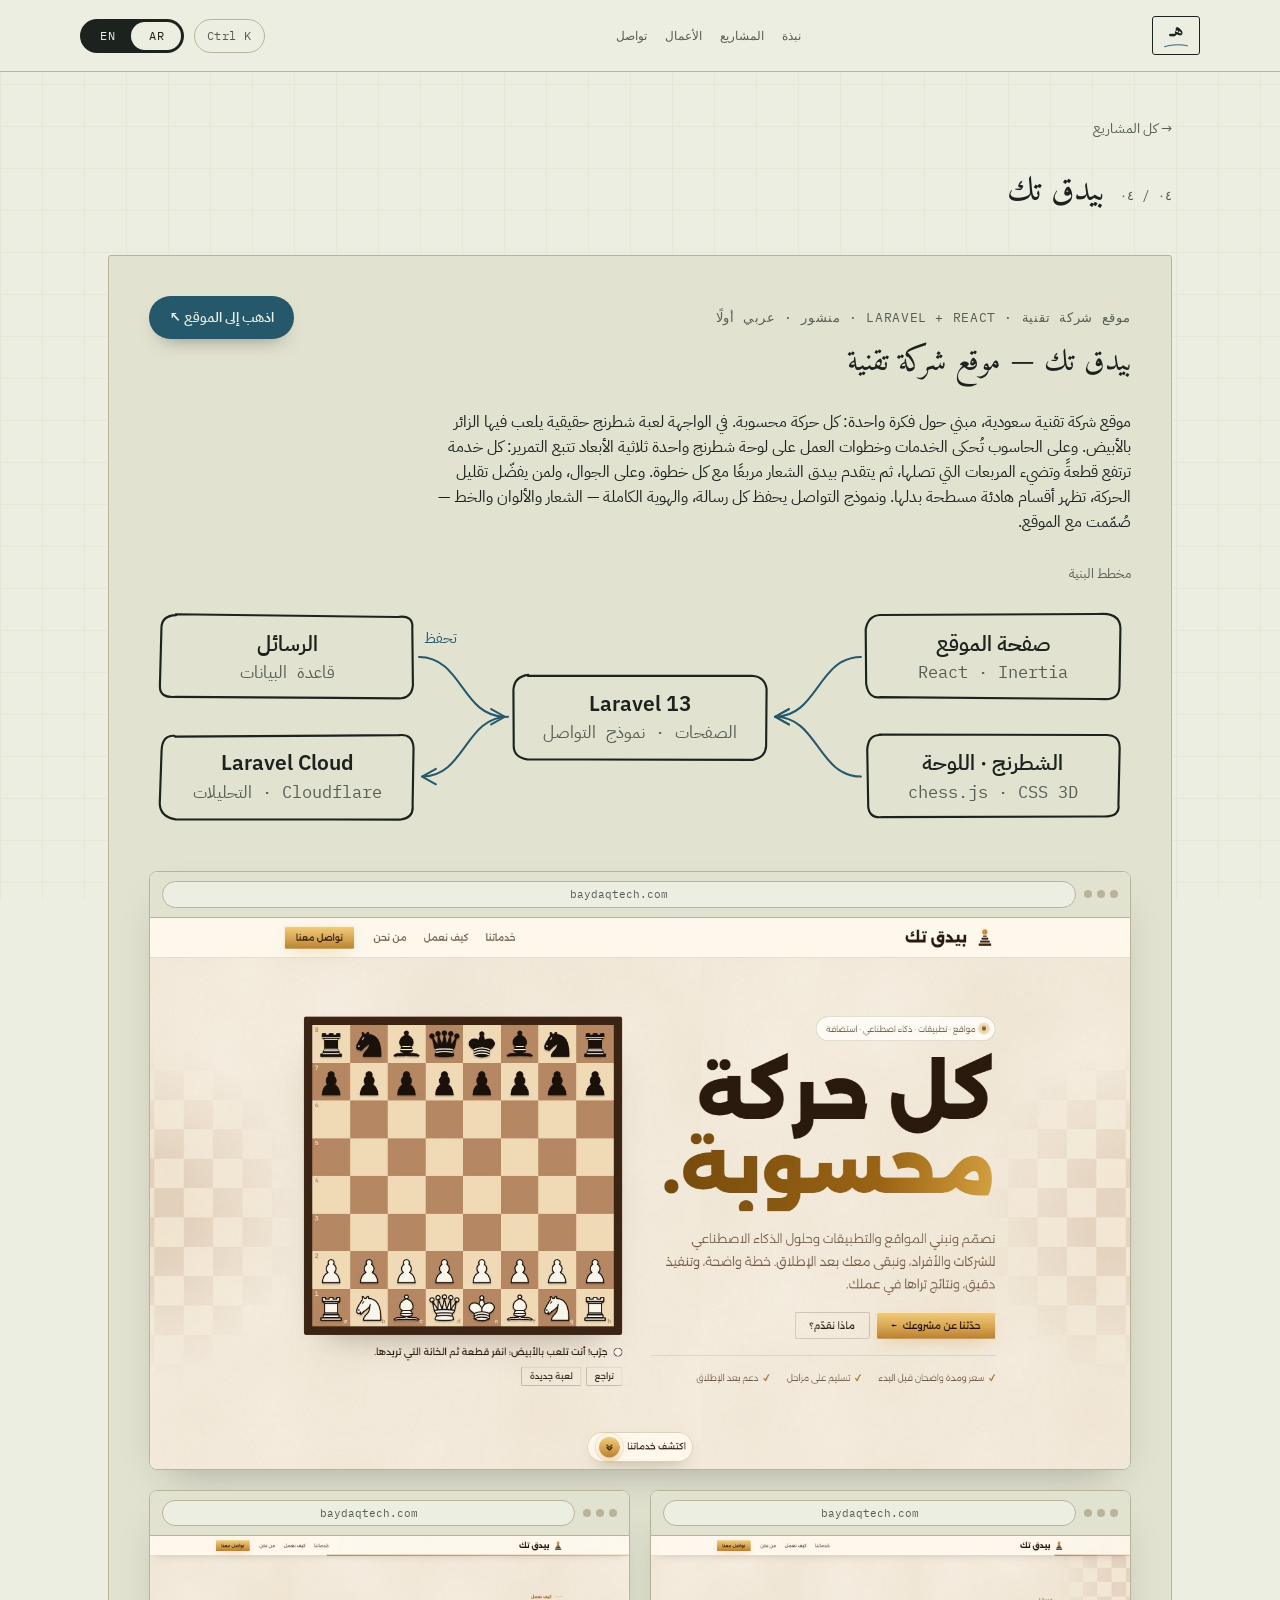
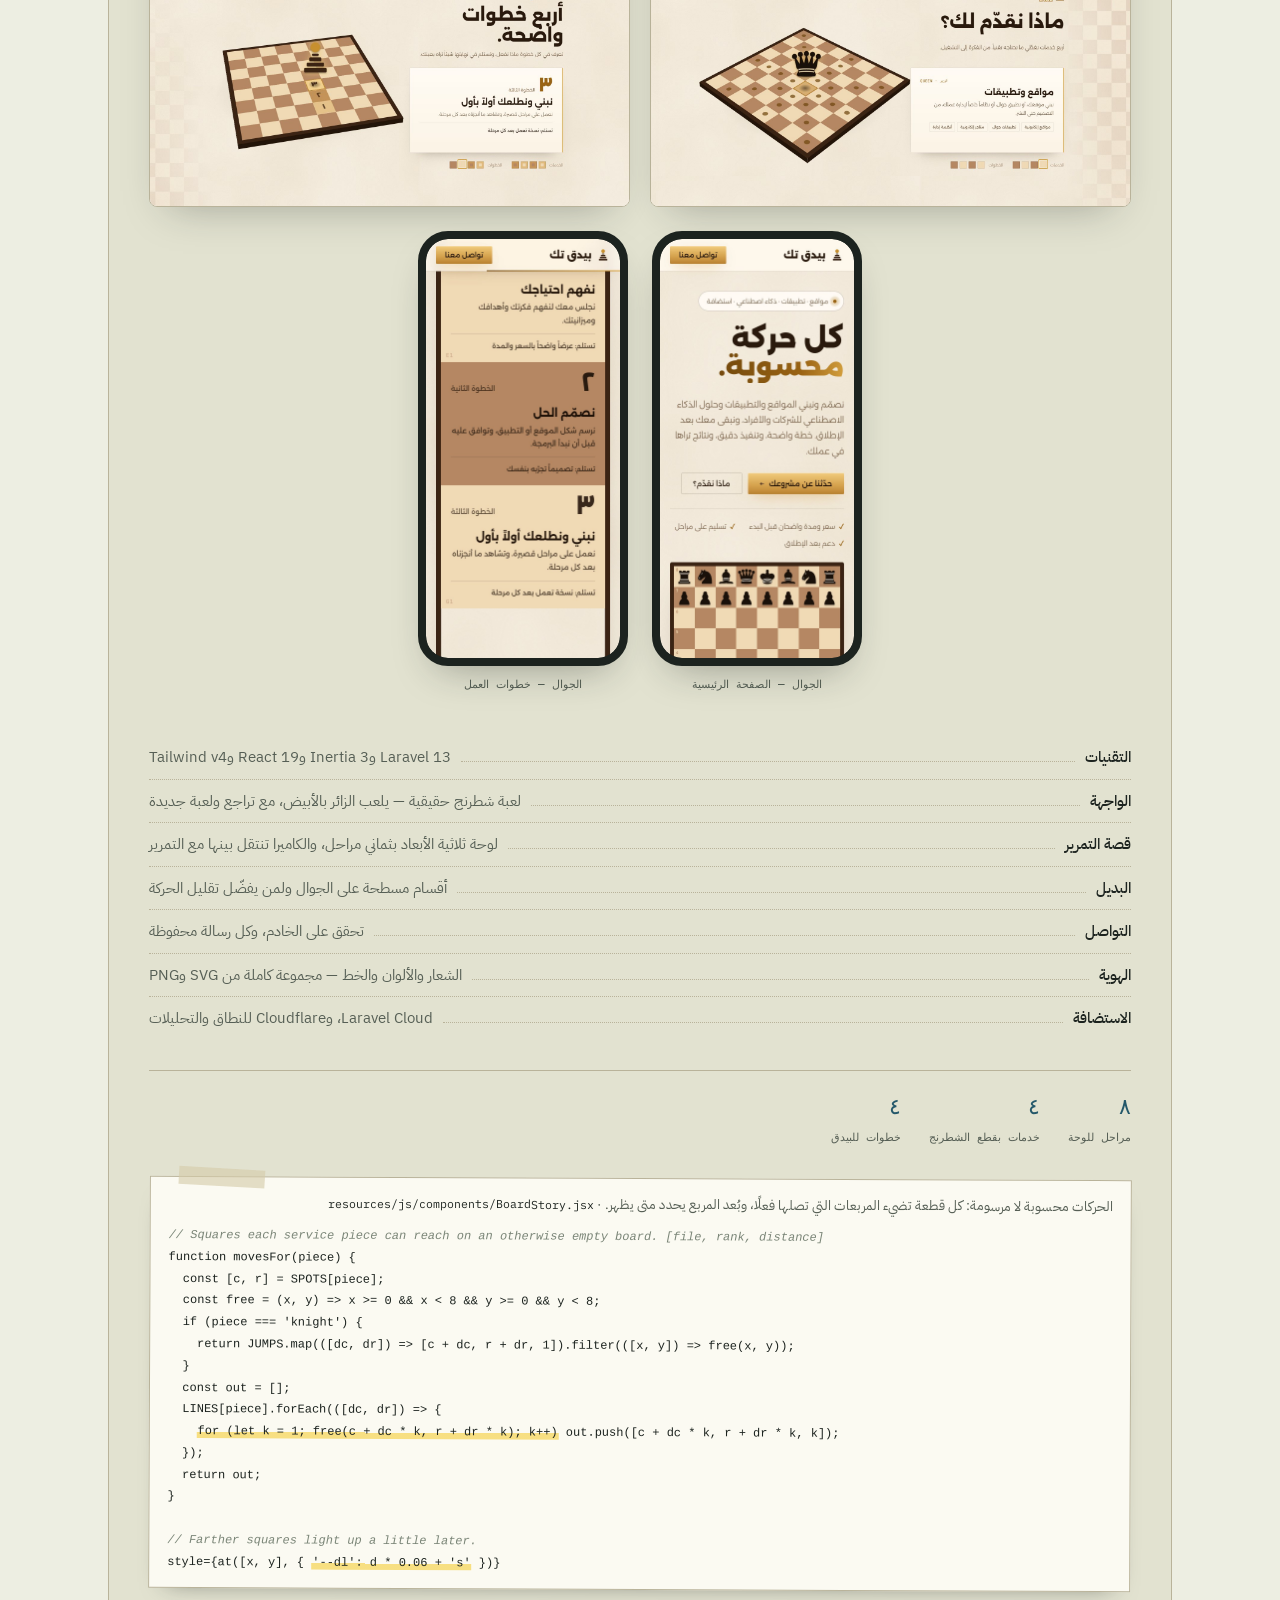
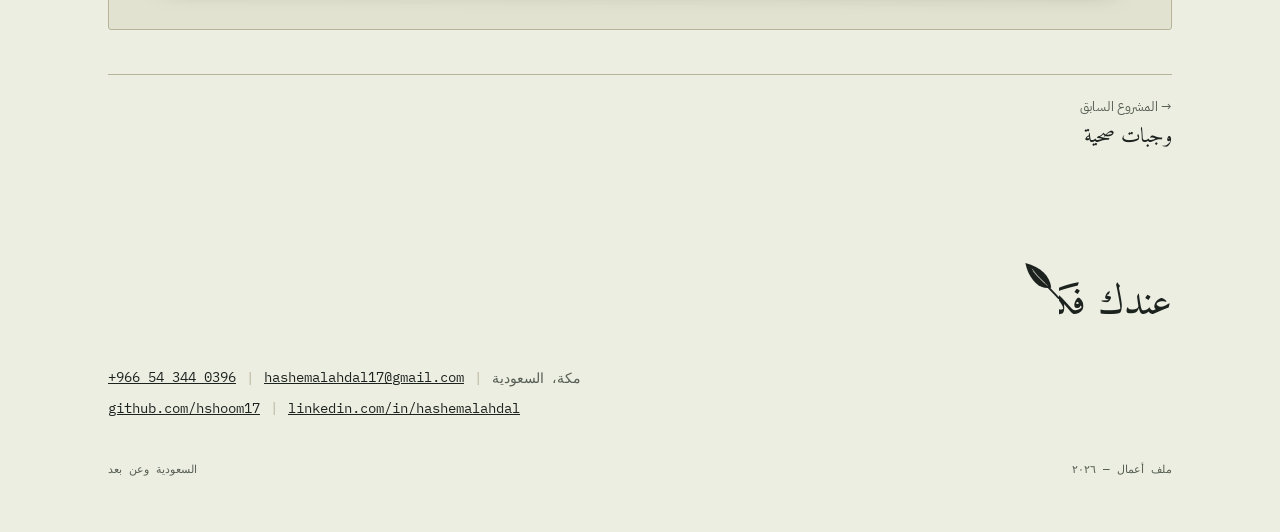
==== projects/baydaq.html @ 197dc12a "Add Baydaq Tech as a fourth project and keep unshipped work honest - New projects/baydaq.html, with " ====
<!doctype html>
<html lang="ar" dir="rtl" data-lang="ar" data-title-en="Baydaq Tech — Tech Company Website · Hashem Alahdal" data-title-ar="بيدق تك — موقع شركة تقنية · هاشم الاهدل" data-desc-en="A live tech company website built around chess: a playable game in the hero and a 3D board that tells the services as you scroll. Laravel + React." data-desc-ar="موقع شركة تقنية منشور مبني على فكرة الشطرنج: لعبة حقيقية في الواجهة، ولوحة ثلاثية الأبعاد تحكي الخدمات مع التمرير. Laravel وReact.">
<head>
<meta charset="UTF-8">
<meta name="viewport" content="width=device-width, initial-scale=1.0">
<title>بيدق تك — موقع شركة تقنية · هاشم الاهدل</title>
<meta name="description" content="موقع شركة تقنية منشور مبني على فكرة الشطرنج: لعبة حقيقية في الواجهة، ولوحة ثلاثية الأبعاد تحكي الخدمات مع التمرير. Laravel وReact.">
<meta property="og:title" content="بيدق تك — موقع شركة تقنية · هاشم الاهدل">
<meta property="og:description" content="موقع شركة تقنية منشور مبني على فكرة الشطرنج: لعبة حقيقية في الواجهة، ولوحة ثلاثية الأبعاد تحكي الخدمات مع التمرير. Laravel وReact.">
<meta property="og:type" content="website">
<meta property="og:locale" content="ar_SA">
<meta property="og:locale:alternate" content="en_US">
<link rel="canonical" href="https://hashemalahdal.com/projects/baydaq.html">
<meta property="og:url" content="https://hashemalahdal.com/projects/baydaq.html">
<meta property="og:image" content="https://hashemalahdal.com/images/bq-web-01-hero.jpg">
<meta property="og:image:secure_url" content="https://hashemalahdal.com/images/bq-web-01-hero.jpg">
<meta property="og:image:type" content="image/jpeg">
<meta property="og:site_name" content="Hashem Alahdal">
<meta name="twitter:image" content="https://hashemalahdal.com/images/bq-web-01-hero.jpg">
<meta name="twitter:card" content="summary_large_image">
<meta name="theme-color" content="#EDEEE2">
<link rel="icon" href="data:image/svg+xml,%3Csvg xmlns='http://www.w3.org/2000/svg' viewBox='0 0 64 64'%3E%3Crect width='64' height='64' rx='8' fill='%23EDEEE2'/%3E%3Crect x='5.5' y='5.5' width='53' height='53' rx='5' fill='none' stroke='%231C231F' stroke-width='3'/%3E%3Ctext x='32' y='40' text-anchor='middle' font-family='Amiri,Times,serif' font-size='34' font-weight='700' fill='%231C231F'%3E%D9%87%D9%80%3C/text%3E%3Cpath d='M18 48 C 28 44, 40 44, 47 46' fill='none' stroke='%2324586A' stroke-width='2.5' stroke-linecap='round'/%3E%3C/svg%3E">
<link rel="preconnect" href="https://fonts.googleapis.com">
<link rel="preconnect" href="https://fonts.gstatic.com" crossorigin>
<link href="https://fonts.googleapis.com/css2?family=Fraunces:ital,opsz,wght@0,9..144,400;0,9..144,500;0,9..144,600;1,9..144,500&family=Amiri:ital,wght@0,400;0,700;1,400&family=IBM+Plex+Sans:wght@400;500;600&family=IBM+Plex+Sans+Arabic:wght@400;500;600;700&family=IBM+Plex+Mono:wght@400;500&display=swap" rel="stylesheet">
<link rel="stylesheet" href="../assets/site.css?v=2">
</head>
<body>

<header class="nav">
  <div class="wrap nav-row">
    <a class="mark" href="../index.html" aria-label="Hashem Alahdal — هاشم الاهدل" lang="ar">هـ<svg class="swash" viewBox="0 0 40 6" aria-hidden="true"><path d="M1 5 C 13 1, 30 1, 39 3.5" fill="none" stroke="currentColor" stroke-width="1.6" stroke-linecap="round"/></svg></a>
    <nav class="nav-tags" aria-label="Sections">
      <span data-i18n="en" class="inline" lang="en"><a href="../index.html#about">About</a><a href="../index.html#projects">Projects</a><a href="../index.html#work">Work</a><a href="#contact">Contact</a></span>
      <span data-i18n="ar" class="inline" lang="ar"><a href="../index.html#about">نبذة</a><a href="../index.html#projects">المشاريع</a><a href="../index.html#work">الأعمال</a><a href="#contact">تواصل</a></span>
    </nav>
    <div class="nav-controls">
      <button class="lang-toggle" id="langToggle" aria-label="Switch language / تبديل اللغة">
        <span class="thumb"></span>
        <span class="opt en">EN</span>
        <span class="opt ar">AR</span>
      </button>
    </div>
  </div>
</header>
<div id="inkline" aria-hidden="true"></div>

<main class="wrap">
  <section class="project" id="baydaq">
    <div data-i18n="en" lang="en">
      <a class="back-link" href="../index.html#projects">← All projects</a>
      <div class="sec-head"><span class="sec-num">04 / 04</span><h2>Baydaq Tech</h2></div>
      <div class="feature-card reveal">
        <div class="feature-top">
          <div>
            <p class="feature-sub">Tech company website · Laravel + React · Live · Arabic-first</p>
            <h3>Baydaq Tech — Tech Company Website</h3>
          </div>
          <a class="demo-link" href="https://baydaqtech.com" target="_blank" rel="noopener">Visit the live site ↗</a>
        </div>
        <p class="feature-desc">The website of a Saudi tech company, built around one idea: every move is calculated. The hero is a real chess game the visitor plays as white. On desktop, the services and the way of working are told on a single 3D chessboard that follows the scroll — each service rises as a piece and lights up the squares it can reach, then the logo pawn walks forward one square per step. Phones, and visitors who ask for reduced motion, get calm flat sections instead. The contact form stores every message, and the full brand — logo, colours and type — was designed together with the site.</p>

        <div class="arch"><p class="note-cap">Architecture sketch</p><div class="arch-scroll"><svg viewBox="0 0 640 160" role="img" aria-label="Architecture sketch: Landing page, Chess and 3D board, Laravel, Contact messages, Laravel Cloud"><path class="ln" style="--d:0" pathLength="1" d="M17.9 13.4 L162.6 14.8 Q172.4 13.3 172.2 23.4 L171.8 59.8 Q172.2 68.4 163.5 69.0 L17.6 67.4 Q8.0 66.9 8.8 59.1 L7.5 23.4 Q7.5 13.1 16.1 14.1"/><text class="t1" x="90" y="37">Landing page</text><text class="t2" x="90" y="55">React · Inertia</text><path class="ln" style="--d:1" pathLength="1" d="M17.8 92.0 L162.2 92.4 Q173.0 91.9 172.3 100.5 L172.6 137.7 Q171.3 145.5 162.9 145.4 L16.2 145.4 Q7.1 145.8 7.3 137.1 L8.3 100.7 Q9.0 92.8 16.6 91.6"/><text class="t1" x="90" y="115">Chess · 3D board</text><text class="t2" x="90" y="133">chess.js · CSS 3D</text><path class="ln" style="--d:2" pathLength="1" d="M246.6 53.1 L392.2 53.3 Q402.8 53.5 402.2 61.8 L402.8 97.4 Q401.7 106.6 392.1 106.1 L246.5 106.0 Q238.6 106.8 237.3 98.4 L238.7 62.8 Q237.4 52.0 247.2 53.5"/><text class="t1" x="320" y="76">Laravel 13</text><text class="t2" x="320" y="94">pages · contact form</text><path class="ln" style="--d:3" pathLength="1" d="M477.0 13.9 L622.8 15.1 Q631.7 13.7 632.0 24.0 L631.5 59.9 Q631.3 67.1 623.8 68.5 L476.6 68.9 Q468.3 67.3 467.1 58.4 L468.2 22.7 Q467.8 14.2 477.8 13.5"/><text class="t1" x="550" y="37">Messages</text><text class="t2" x="550" y="55">database</text><path class="ln" style="--d:4" pathLength="1" d="M476.7 91.4 L623.4 91.9 Q631.1 93.0 631.4 101.2 L632.0 136.5 Q631.7 146.9 623.5 145.2 L476.1 146.1 Q467.8 146.0 467.0 137.6 L467.7 101.2 Q467.8 92.3 476.5 91.4"/><text class="t1" x="550" y="115">Laravel Cloud</text><text class="t2" x="550" y="133">Cloudflare · analytics</text><path class="ln edge" style="--d:5" pathLength="1" d="M176 41 C204 41, 204 80, 232 80"/><path class="ln edge" style="--d:6" pathLength="1" d="M223 75 L232 80 L223 85"/><path class="ln edge" style="--d:6" pathLength="1" d="M176 119 C204 119, 204 80, 232 80"/><path class="ln edge" style="--d:7" pathLength="1" d="M223 75 L232 80 L223 85"/><path class="ln edge" style="--d:7" pathLength="1" d="M464 41 C436 41, 436 80, 408 80"/><path class="ln edge" style="--d:8" pathLength="1" d="M417 75 L408 80 L417 85"/><text class="lbl" x="461" y="32" style="text-anchor:end">saves</text><path class="ln edge" style="--d:8" pathLength="1" d="M406 80 C434 80, 434 119, 462 119"/><path class="ln edge" style="--d:9" pathLength="1" d="M453 114 L462 119 L453 124"/></svg></div><p class="arch-hint" aria-hidden="true">Swipe sideways to see the whole sketch →</p></div>

        <div class="showcase-main">
          <div class="browser-frame">
            <div class="browser-bar">
              <div class="browser-dots"><span></span><span></span><span></span></div>
              <div class="browser-url">baydaqtech.com</div>
            </div>
            <img src="../images/bq-web-01-hero.jpg" alt="Baydaq Tech home — the headline beside a playable chess board, Arabic RTL" width="1600" height="900" loading="lazy" decoding="async">
          </div>
        </div>
        <div class="showcase-row">
          <div class="browser-frame">
            <div class="browser-bar"><div class="browser-dots"><span></span><span></span><span></span></div><div class="browser-url">baydaqtech.com</div></div>
            <img src="../images/bq-web-02-board.jpg" alt="Services on the 3D board — the queen stands for websites and apps and lights up the squares it can reach" width="1600" height="900" loading="lazy" decoding="async">
          </div>
          <div class="browser-frame">
            <div class="browser-bar"><div class="browser-dots"><span></span><span></span><span></span></div><div class="browser-url">baydaqtech.com</div></div>
            <img src="../images/bq-web-03-steps.jpg" alt="How we work — the logo pawn on the third of four steps, its path numbered on the board" width="1600" height="900" loading="lazy" decoding="async">
          </div>
        </div>
        <div class="showcase-phones">
          <div class="phone-block">
            <div class="phone-frame"><img src="../images/bq-mobile-01-home.jpg" alt="Phone — the headline, call to action and the chess board below" width="780" height="1688" loading="lazy" decoding="async"></div>
            <p class="phone-caption">Phone — home</p>
          </div>
          <div class="phone-block">
            <div class="phone-frame"><img src="../images/bq-mobile-02-steps.jpg" alt="Phone — the four working steps as flat cards" width="780" height="1688" loading="lazy" decoding="async"></div>
            <p class="phone-caption">Phone — working steps</p>
          </div>
        </div>

        <div class="receipt-list" style="margin-top:30px;">
          <div class="receipt-row"><span class="k">Stack</span><span class="d"></span><span class="v">Laravel 13, Inertia 3, React 19, Tailwind v4</span></div>
          <div class="receipt-row"><span class="k">Hero</span><span class="d"></span><span class="v">A playable chess game — you play white, with undo and a new game</span></div>
          <div class="receipt-row"><span class="k">Scroll story</span><span class="d"></span><span class="v">One 3D board, 8 stages, the camera eases between them as you scroll</span></div>
          <div class="receipt-row"><span class="k">Fallback</span><span class="d"></span><span class="v">Flat sections on phones and for reduced motion</span></div>
          <div class="receipt-row"><span class="k">Contact</span><span class="d"></span><span class="v">Validated on the server, every message stored</span></div>
          <div class="receipt-row"><span class="k">Brand</span><span class="d"></span><span class="v">Logo, colours and type — a full SVG and PNG kit</span></div>
          <div class="receipt-row"><span class="k">Hosting</span><span class="d"></span><span class="v">Laravel Cloud, Cloudflare DNS and Web Analytics</span></div>
        </div>
        <div class="stat-row">
          <div class="stat"><span class="n" data-count="8">8</span><span class="l">board stages</span></div>
          <div class="stat"><span class="n" data-count="4">4</span><span class="l">services as pieces</span></div>
          <div class="stat"><span class="n" data-count="4">4</span><span class="l">pawn steps</span></div>
        </div>

        <figure class="snippet"><figcaption>The moves are computed, not drawn: each service piece lights the squares it can really reach, and the distance staggers how they appear. · <code>resources/js/components/BoardStory.jsx</code></figcaption><pre><code><span class="c">// Squares each service piece can reach on an otherwise empty board. [file, rank, distance]</span>
function movesFor(piece) {
  const [c, r] = SPOTS[piece];
  const free = (x, y) =&gt; x &gt;= 0 &amp;&amp; x &lt; 8 &amp;&amp; y &gt;= 0 &amp;&amp; y &lt; 8;
  if (piece === 'knight') {
    return JUMPS.map(([dc, dr]) =&gt; [c + dc, r + dr, 1]).filter(([x, y]) =&gt; free(x, y));
  }
  const out = [];
  LINES[piece].forEach(([dc, dr]) =&gt; {
    <mark>for (let k = 1; free(c + dc * k, r + dr * k); k++)</mark> out.push([c + dc * k, r + dr * k, k]);
  });
  return out;
}

<span class="c">// Farther squares light up a little later.</span>
style={at([x, y], { <mark>'--dl': d * 0.06 + 's'</mark> })}</code></pre></figure>
      </div>
      <nav class="project-nav" aria-label="More projects"><a class="prev" href="meals.html"><span class="pn-k">← Previous</span><span class="pn-t">Healthy Meals</span></a></nav>
    </div>

    <div data-i18n="ar" lang="ar" dir="rtl">
      <a class="back-link" href="../index.html#projects">→ كل المشاريع</a>
      <div class="sec-head"><span class="sec-num">٠٤ / ٠٤</span><h2>بيدق تك</h2></div>
      <div class="feature-card reveal">
        <div class="feature-top">
          <div>
            <p class="feature-sub">موقع شركة تقنية · Laravel + React · منشور · عربي أولًا</p>
            <h3>بيدق تك — موقع شركة تقنية</h3>
          </div>
          <a class="demo-link" href="https://baydaqtech.com" target="_blank" rel="noopener">اذهب إلى الموقع ↖</a>
        </div>
        <p class="feature-desc">موقع شركة تقنية سعودية، مبني حول فكرة واحدة: كل حركة محسوبة. في الواجهة لعبة شطرنج حقيقية يلعب فيها الزائر بالأبيض. وعلى الحاسوب تُحكى الخدمات وخطوات العمل على لوحة شطرنج واحدة ثلاثية الأبعاد تتبع التمرير: كل خدمة ترتفع قطعةً وتضيء المربعات التي تصلها، ثم يتقدم بيدق الشعار مربعًا مع كل خطوة. وعلى الجوال، ولمن يفضّل تقليل الحركة، تظهر أقسام هادئة مسطحة بدلها. ونموذج التواصل يحفظ كل رسالة، والهوية الكاملة — الشعار والألوان والخط — صُمّمت مع الموقع.</p>

        <div class="arch"><p class="note-cap">مخطط البنية</p><div class="arch-scroll"><svg viewBox="0 0 640 160" role="img" aria-label="مخطط البنية: صفحة الموقع، الشطرنج واللوحة، Laravel، الرسائل، Laravel Cloud" direction="rtl"><path class="ln" style="--d:0" pathLength="1" d="M476.1 13.7 L622.2 13.0 Q633.1 13.3 633.1 22.7 L632.5 59.9 Q632.4 68.8 623.1 68.5 L476.5 67.2 Q469.0 68.5 467.4 58.6 L467.1 23.0 Q468.7 14.1 476.4 13.7"/><text class="t1" x="550" y="37">صفحة الموقع</text><text class="t2" x="550" y="55">React · Inertia</text><path class="ln" style="--d:1" pathLength="1" d="M476.0 91.6 L622.6 91.9 Q632.9 91.3 632.6 101.1 L631.8 137.4 Q633.0 145.0 622.4 145.0 L477.9 145.4 Q468.2 146.4 468.7 136.3 L468.1 101.4 Q468.7 91.4 477.0 91.9"/><text class="t1" x="550" y="115">الشطرنج · اللوحة</text><text class="t2" x="550" y="133">chess.js · CSS 3D</text><path class="ln" style="--d:2" pathLength="1" d="M247.0 53.4 L393.0 53.3 Q401.4 53.9 402.5 61.9 L402.2 99.1 Q401.8 106.6 393.5 108.1 L246.5 107.8 Q237.2 106.3 237.7 98.1 L237.5 62.4 Q238.1 53.6 247.7 52.7"/><text class="t1" x="320" y="76">Laravel 13</text><text class="t2" x="320" y="94">الصفحات · نموذج التواصل</text><path class="ln" style="--d:3" pathLength="1" d="M17.4 13.2 L162.0 15.0 Q172.4 13.4 171.6 22.2 L172.0 59.5 Q171.1 68.2 162.3 68.0 L17.4 67.0 Q7.0 68.1 7.1 60.1 L8.1 22.5 Q8.0 14.1 17.7 13.8"/><text class="t1" x="90" y="37">الرسائل</text><text class="t2" x="90" y="55">قاعدة البيانات</text><path class="ln" style="--d:4" pathLength="1" d="M17.0 93.0 L162.9 92.0 Q172.0 91.0 172.4 100.3 L171.8 137.7 Q172.6 145.8 164.1 147.0 L17.4 146.9 Q7.4 145.2 7.0 136.8 L8.2 101.9 Q8.6 91.9 16.6 92.4"/><text class="t1" x="90" y="115">Laravel Cloud</text><text class="t2" x="90" y="133">Cloudflare · التحليلات</text><path class="ln edge" style="--d:5" pathLength="1" d="M464 41 C436 41, 436 80, 408 80"/><path class="ln edge" style="--d:6" pathLength="1" d="M417 75 L408 80 L417 85"/><path class="ln edge" style="--d:6" pathLength="1" d="M464 119 C436 119, 436 80, 408 80"/><path class="ln edge" style="--d:7" pathLength="1" d="M417 75 L408 80 L417 85"/><path class="ln edge" style="--d:7" pathLength="1" d="M176 41 C204 41, 204 80, 232 80"/><path class="ln edge" style="--d:8" pathLength="1" d="M223 75 L232 80 L223 85"/><text class="lbl" x="179" y="32" style="text-anchor:end">تحفظ</text><path class="ln edge" style="--d:8" pathLength="1" d="M234 80 C206 80, 206 119, 178 119"/><path class="ln edge" style="--d:9" pathLength="1" d="M187 114 L178 119 L187 124"/></svg></div><p class="arch-hint" aria-hidden="true">← اسحب أفقياً لرؤية المخطط كاملاً</p></div>

        <div class="showcase-main">
          <div class="browser-frame">
            <div class="browser-bar">
              <div class="browser-dots"><span></span><span></span><span></span></div>
              <div class="browser-url">baydaqtech.com</div>
            </div>
            <img src="../images/bq-web-01-hero.jpg" alt="الصفحة الرئيسية لبيدق تك — العنوان بجانب لوحة شطرنج قابلة للعب" width="1600" height="900" loading="lazy" decoding="async">
          </div>
        </div>
        <div class="showcase-row">
          <div class="browser-frame">
            <div class="browser-bar"><div class="browser-dots"><span></span><span></span><span></span></div><div class="browser-url">baydaqtech.com</div></div>
            <img src="../images/bq-web-02-board.jpg" alt="الخدمات على اللوحة ثلاثية الأبعاد — الوزير يمثّل المواقع والتطبيقات ويضيء المربعات التي يصلها" width="1600" height="900" loading="lazy" decoding="async">
          </div>
          <div class="browser-frame">
            <div class="browser-bar"><div class="browser-dots"><span></span><span></span><span></span></div><div class="browser-url">baydaqtech.com</div></div>
            <img src="../images/bq-web-03-steps.jpg" alt="كيف نعمل — بيدق الشعار في الخطوة الثالثة من أربع، ومساره مرقّم على اللوحة" width="1600" height="900" loading="lazy" decoding="async">
          </div>
        </div>
        <div class="showcase-phones">
          <div class="phone-block">
            <div class="phone-frame"><img src="../images/bq-mobile-01-home.jpg" alt="الجوال — العنوان وزر التواصل ولوحة الشطرنج تحتهما" width="780" height="1688" loading="lazy" decoding="async"></div>
            <p class="phone-caption">الجوال — الصفحة الرئيسية</p>
          </div>
          <div class="phone-block">
            <div class="phone-frame"><img src="../images/bq-mobile-02-steps.jpg" alt="الجوال — خطوات العمل الأربع بطاقاتٍ مسطحة" width="780" height="1688" loading="lazy" decoding="async"></div>
            <p class="phone-caption">الجوال — خطوات العمل</p>
          </div>
        </div>

        <div class="receipt-list" style="margin-top:30px;">
          <div class="receipt-row"><span class="k">التقنيات</span><span class="d"></span><span class="v">Laravel 13 وInertia 3 وReact 19 وTailwind v4</span></div>
          <div class="receipt-row"><span class="k">الواجهة</span><span class="d"></span><span class="v">لعبة شطرنج حقيقية — يلعب الزائر بالأبيض، مع تراجع ولعبة جديدة</span></div>
          <div class="receipt-row"><span class="k">قصة التمرير</span><span class="d"></span><span class="v">لوحة ثلاثية الأبعاد بثماني مراحل، والكاميرا تنتقل بينها مع التمرير</span></div>
          <div class="receipt-row"><span class="k">البديل</span><span class="d"></span><span class="v">أقسام مسطحة على الجوال ولمن يفضّل تقليل الحركة</span></div>
          <div class="receipt-row"><span class="k">التواصل</span><span class="d"></span><span class="v">تحقق على الخادم، وكل رسالة محفوظة</span></div>
          <div class="receipt-row"><span class="k">الهوية</span><span class="d"></span><span class="v">الشعار والألوان والخط — مجموعة كاملة من SVG وPNG</span></div>
          <div class="receipt-row"><span class="k">الاستضافة</span><span class="d"></span><span class="v">Laravel Cloud، وCloudflare للنطاق والتحليلات</span></div>
        </div>
        <div class="stat-row">
          <div class="stat"><span class="n" data-count="8" data-numerals="arab">٨</span><span class="l">مراحل للوحة</span></div>
          <div class="stat"><span class="n" data-count="4" data-numerals="arab">٤</span><span class="l">خدمات بقطع الشطرنج</span></div>
          <div class="stat"><span class="n" data-count="4" data-numerals="arab">٤</span><span class="l">خطوات للبيدق</span></div>
        </div>

        <figure class="snippet"><figcaption>الحركات محسوبة لا مرسومة: كل قطعة تضيء المربعات التي تصلها فعلًا، وبُعد المربع يحدد متى يظهر. · <code>resources/js/components/BoardStory.jsx</code></figcaption><pre><code><span class="c">// Squares each service piece can reach on an otherwise empty board. [file, rank, distance]</span>
function movesFor(piece) {
  const [c, r] = SPOTS[piece];
  const free = (x, y) =&gt; x &gt;= 0 &amp;&amp; x &lt; 8 &amp;&amp; y &gt;= 0 &amp;&amp; y &lt; 8;
  if (piece === 'knight') {
    return JUMPS.map(([dc, dr]) =&gt; [c + dc, r + dr, 1]).filter(([x, y]) =&gt; free(x, y));
  }
  const out = [];
  LINES[piece].forEach(([dc, dr]) =&gt; {
    <mark>for (let k = 1; free(c + dc * k, r + dr * k); k++)</mark> out.push([c + dc * k, r + dr * k, k]);
  });
  return out;
}

<span class="c">// Farther squares light up a little later.</span>
style={at([x, y], { <mark>'--dl': d * 0.06 + 's'</mark> })}</code></pre></figure>
      </div>
      <nav class="project-nav" aria-label="مشاريع أخرى"><a class="prev" href="meals.html"><span class="pn-k">→ المشروع السابق</span><span class="pn-t">وجبات صحية</span></a></nav>
    </div>
  </section>
</main>

<footer id="contact">
  <div class="wrap">
    <div data-i18n="en" lang="en">
      <div class="footer-top">
        <h2 class="display">Have an idea? I turn it into a working product.</h2>
      </div>
      <div class="contact-block" dir="ltr">
        <div class="contact-line">
          <a href="tel:+966543440396">+966 54 344 0396</a><span class="sep">|</span>
          <a href="mailto:hashemalahdal17@gmail.com">hashemalahdal17@gmail.com</a><span class="sep">|</span>
          <span>Makkah, Saudi Arabia</span>
        </div>
        <div class="contact-line">
          <a href="https://github.com/hshoom17" target="_blank" rel="noopener">github.com/hshoom17</a><span class="sep">|</span>
          <a href="https://www.linkedin.com/in/hashemalahdal" target="_blank" rel="noopener">linkedin.com/in/hashemalahdal</a>
        </div>
      </div>
      <div class="foot-note"><span>PORTFOLIO — <span class="js-year">2026</span></span><span>SAUDI ARABIA &amp; REMOTE</span></div>
    </div>
    <div data-i18n="ar" lang="ar" dir="rtl">
      <div class="footer-top">
        <h2 class="display">عندك فكرة؟ أنا أحوّلها لمنتج يعمل.</h2>
      </div>
      <div class="contact-block" dir="ltr">
        <div class="contact-line">
          <a href="tel:+966543440396">+966 54 344 0396</a><span class="sep">|</span>
          <a href="mailto:hashemalahdal17@gmail.com">hashemalahdal17@gmail.com</a><span class="sep">|</span>
          <span>مكة، السعودية</span>
        </div>
        <div class="contact-line">
          <a href="https://github.com/hshoom17" target="_blank" rel="noopener">github.com/hshoom17</a><span class="sep">|</span>
          <a href="https://www.linkedin.com/in/hashemalahdal" target="_blank" rel="noopener">linkedin.com/in/hashemalahdal</a>
        </div>
      </div>
      <div class="foot-note"><span>ملف أعمال — <span class="js-year" data-numerals="arab">٢٠٢٦</span></span><span>السعودية وعن بعد</span></div>
    </div>
  </div>
</footer>

<script src="../assets/site.js?v=2"></script>
</body>
</html>
---- assets/site.css ----
:root{
    --paper:#EDEEE2;
    --paper-dim:#E2E2D0;
    --ink:#1C231F;
    --ink-soft:#565F55;
    --rule:#B9B39A;
    --accent:#24586A;
    --accent-soft:#DCE6E5;
    --stamp:#A6402F;
    --shadow-rgb:28,35,31;
    --radius:3px;
    --max:1120px;
    color-scheme:light;
  }

  *{box-sizing:border-box;}
  html{ scroll-behavior:smooth; }
  section, footer{ scroll-margin-top:76px; }
  body{
    margin:0;
    background:var(--paper);
    color:var(--ink);
    font-family:'IBM Plex Sans', sans-serif;
    font-size:16px;
    line-height:1.55;
    -webkit-font-smoothing:antialiased;
    overflow-x:hidden;
  }
  html[dir="rtl"] body{ font-family:'IBM Plex Sans Arabic', sans-serif; }

  body::before{
    content:"";
    position:fixed; inset:0;
    background-image:
      linear-gradient(var(--rule) 1px, transparent 1px),
      linear-gradient(90deg, var(--rule) 1px, transparent 1px);
    background-size: 42px 42px;
    opacity:0.12;
    pointer-events:none;
    z-index:0;
  }

  .mono{font-family:'IBM Plex Mono', monospace;}
  .display{font-family:'Fraunces', serif; font-optical-sizing:auto;}
  html[dir="rtl"] .display{font-family:'Amiri', serif;}
  a{color:inherit;}

  [data-i18n="ar"]{ display:none; }
  html[data-lang="ar"] [data-i18n="en"]{ display:none; }
  html[data-lang="ar"] [data-i18n="ar"]{ display:block; }
  [data-i18n="en"].inline{ display:inline-flex; }
  html[data-lang="ar"] [data-i18n="ar"].inline{ display:inline-flex; }

  .wrap{max-width:var(--max); margin:0 auto; padding:0 28px; position:relative; z-index:1;}

  /* ---------- NAV ---------- */
  header.nav{
    position:sticky; top:0; z-index:50;
    background:color-mix(in srgb, var(--paper) 88%, transparent);
    backdrop-filter:blur(6px);
    border-bottom:1px solid var(--rule);
  }
  /* header layout is pinned RTL (logo right, toggle left) so nothing swaps sides on language change */
  .nav-row{ display:flex; align-items:center; justify-content:space-between; padding:16px 0; direction:rtl; }
  .nav-tags .inline[lang="en"]{ direction:ltr; }
  .mark{
    font-family:'Amiri', serif; font-weight:700; font-size:21px; line-height:1;
    border:1px solid var(--ink); padding:3px 11px 6px; border-radius:var(--radius);
    display:flex; flex-direction:column; align-items:center; gap:2px;
  }
  .mark .swash{ display:block; width:24px; height:5px; color:var(--accent); }
  .nav-controls{ display:flex; align-items:center; gap:10px; }
  .nav-tags{
    display:flex; gap:18px; font-family:'IBM Plex Mono', monospace; font-size:11.5px;
    letter-spacing:0.06em; color:var(--ink-soft); text-transform:uppercase;
  }
  .nav-tags .inline{ gap:18px; }
  .nav-tags a{ color:var(--ink-soft); text-decoration:none; transition:color .2s ease; }
  .nav-tags a:hover{ color:var(--ink); }
  @media (max-width: 720px){ .nav-tags{display:none;} }

  /* ---------- LANG TOGGLE ---------- */
  .lang-toggle{
    position:relative; display:inline-flex; align-items:center; width:104px; height:34px;
    background:var(--ink); border-radius:999px; padding:3px; cursor:pointer; border:none;
    font-family:'IBM Plex Mono', monospace; direction:ltr;
  }
  .lang-toggle .thumb{
    position:absolute; top:3px; left:3px; width:50px; height:28px;
    background:var(--paper); border-radius:999px; transition:transform .32s cubic-bezier(.65,0,.35,1); z-index:1;
  }
  html[data-lang="ar"] .lang-toggle .thumb{ transform:translateX(48px); }
  .lang-toggle .opt{ position:relative; z-index:2; width:50px; text-align:center; font-size:12px; letter-spacing:0.04em; color:var(--paper); transition:color .3s ease; }
  html[data-lang="en"] .lang-toggle .opt.en{ color:var(--ink); }
  html[data-lang="ar"] .lang-toggle .opt.ar{ color:var(--ink); }

  /* ---------- HERO ---------- */
  .hero{ padding:96px 0 72px; }
  .eyebrow{
    font-family:'IBM Plex Mono', monospace; font-size:12px; letter-spacing:0.12em;
    text-transform:uppercase; color:var(--accent); margin:0 0 18px;
  }
  h1.name{ font-size:clamp(42px, 7vw, 76px); line-height:1.02; margin:0 0 14px; font-weight:500; }
  html[dir="rtl"] h1.name{ line-height:1.4; margin-bottom:30px; }
  .role{ font-size:clamp(17px, 2.2vw, 21px); color:var(--ink-soft); max-width:640px; margin:0 0 28px; font-weight:500; }
  .lede{ max-width:620px; font-size:16.5px; color:var(--ink); margin:0 0 34px; }
  .stamps{ display:flex; flex-wrap:wrap; gap:12px; }
  .stamp{
    font-family:'IBM Plex Mono', monospace; font-size:11.5px; letter-spacing:0.05em; text-transform:uppercase;
    padding:7px 13px; border:1px dashed var(--ink-soft); border-radius:999px; color:var(--ink-soft);
  }
  .stamp.red{ border-color:var(--stamp); color:var(--stamp); transform:rotate(-2deg); }

  /* stamp-down: pills land like rubber stamps once their row reveals */
  .reveal.in .stamp{ animation:stamp-down .45s cubic-bezier(.2,1.4,.4,1) backwards; }
  .reveal.in .stamp:nth-child(2){ animation-delay:.13s; }
  .reveal.in .stamp:nth-child(3){ animation-delay:.26s; }
  @keyframes stamp-down{ from{ opacity:0; transform:scale(1.7) rotate(-8deg); } }

  /* pen-written name */
  h1.name{ width:max-content; max-width:100%; position:relative; }
  .name-ink{ display:inline-block; }
  /* quill — tip anchored at the ink edge, driven by JS */
  .qalam{ position:absolute; top:0.66em; left:0; width:0; height:0; opacity:0; color:var(--ink); pointer-events:none; transition:opacity .35s ease; }
  .qalam .pen{ position:absolute; left:-0.10em; bottom:-0.06em; width:1.05em; height:1.05em; }
  html[dir="rtl"] .qalam .pen{ transform:scaleX(-1); left:-0.95em; }
  .qalam svg{ width:100%; height:100%; display:block; transform-origin:10% 90%; }
  .writing .qalam svg{ animation:pen-jig .16s ease-in-out infinite alternate; }
  @keyframes pen-jig{ from{ transform:rotate(-1.2deg); } to{ transform:rotate(2.2deg); } }
  .sec-head h2, footer h2{ position:relative; width:max-content; max-width:100%; }
  .h2-ink{ display:inline-block; }

  /* ink ruling scroll line */
  #inkline{ position:fixed; top:0; inset-inline-start:0; height:2px; width:0; background:var(--accent); z-index:60; }

  /* hero portrait */
  .hero-grid{ display:flex; gap:56px; align-items:flex-start; justify-content:space-between; }
  .hero-text{ flex:1; min-width:0; }
  .hero-photo{ flex:0 0 250px; margin-top:20px; }
  .photo-frame{
    border:1px solid var(--ink); border-radius:var(--radius); background:var(--paper-dim);
    padding:10px 10px 8px; box-shadow:0 16px 34px -18px rgba(var(--shadow-rgb),0.4);
    transform:rotate(1.4deg);
  }
  html[dir="rtl"] .photo-frame{ transform:rotate(-1.4deg); }
  .photo-frame img{ display:block; width:100%; height:auto; border-radius:2px; filter:saturate(0.94); }
  .photo-caption{
    text-align:center; font-family:'IBM Plex Mono', monospace; font-size:11px;
    letter-spacing:0.06em; text-transform:uppercase; color:var(--ink-soft); margin-top:12px;
  }
  @media (max-width:860px){ .hero-photo{ display:none; } }

  /* connected Arabic script must not be letter-spaced */
  html[dir="rtl"] .photo-caption, html[dir="rtl"] .phone-caption,
  html[dir="rtl"] .stamp, html[dir="rtl"] .eyebrow, html[dir="rtl"] .stat .l,
  .nav-tags .inline[lang="ar"]{ letter-spacing:0; }

  /* ---------- SECTION SCAFFOLDING ---------- */
  section{ padding:64px 0; border-top:1px solid var(--rule); }
  .sec-head{ display:flex; align-items:baseline; gap:16px; margin-bottom:36px; flex-wrap:wrap; }
  .sec-head h2{ font-family:'Fraunces', serif; font-weight:500; font-size:clamp(26px,3.6vw,34px); margin:0; }
  html[dir="rtl"] .sec-head h2{ font-family:'Amiri', serif; }
  .sec-num{ font-family:'IBM Plex Mono', monospace; color:var(--ink-soft); font-size:13px; }

  /* ---------- LEDGER ---------- */
  .ledger-row{ display:flex; align-items:baseline; gap:10px; padding:14px 0; border-bottom:1px solid var(--rule); }
  .ledger-row .label{ font-size:16px; font-weight:500; white-space:nowrap; }
  .ledger-row .dots{ flex:1; border-bottom:2px dotted var(--rule); height:0; margin-bottom:6px; }
  /* dotted leaders draw themselves in */
  .ledger-row.reveal .dots{ transform:scaleX(0); transform-origin:left; transition:transform .8s ease .15s; }
  html[dir="rtl"] .ledger-row.reveal .dots{ transform-origin:right; }
  .ledger-row.reveal.in .dots{ transform:scaleX(1); }
  .ledger-row .value{ font-family:'IBM Plex Mono', monospace; font-size:13.5px; color:var(--accent); white-space:nowrap; text-align:right; }
  html[dir="rtl"] .ledger-row .value{ text-align:left; }
  @media (max-width:600px){
    .ledger-row .label{ white-space:normal; }
    .ledger-row .value{ white-space:normal; }
  }

  /* ---------- FEATURED PROJECT ---------- */
  .feature-card{ background:var(--paper-dim); border:1px solid var(--rule); border-radius:var(--radius); padding:40px; }
  @media (max-width:600px){ .feature-card{ padding:24px 18px; } }
  .feature-top{ display:flex; justify-content:space-between; align-items:flex-start; gap:20px; flex-wrap:wrap; margin-bottom:8px; }
  .feature-card h3{ font-family:'Fraunces', serif; font-size:clamp(24px,3vw,30px); margin:0 0 6px; font-weight:500; }
  html[dir="rtl"] .feature-card h3{ font-family:'Amiri', serif; }
  .feature-sub{ font-family:'IBM Plex Mono', monospace; font-size:12.5px; color:var(--ink-soft); text-transform:uppercase; letter-spacing:0.05em; }

  .feature-desc{ max-width:700px; margin:18px 0 30px; color:var(--ink); }
  .demo-link{
    display:inline-flex; align-items:center; gap:8px;
    font-family:'IBM Plex Mono', monospace; font-size:12.5px; letter-spacing:0.04em; text-transform:uppercase;
    color:var(--paper); background:var(--accent); border-radius:999px; padding:11px 20px;
    text-decoration:none; white-space:nowrap; align-self:flex-start;
    box-shadow:0 10px 20px -12px rgba(var(--shadow-rgb),0.55);
    transition:transform .18s ease, box-shadow .18s ease, background .18s ease;
  }
  .demo-link:hover{
    transform:translateY(-2px);
    box-shadow:0 14px 26px -12px rgba(var(--shadow-rgb),0.6);
    background:color-mix(in srgb, var(--accent) 85%, var(--ink));
  }
  html[dir="rtl"] .demo-link{ font-family:'IBM Plex Sans Arabic', sans-serif; font-size:14px; font-weight:600; letter-spacing:0; text-transform:none; }

  /* browser + phone mockups */
  .showcase-main{ margin-bottom:20px; }
  .showcase-row{ display:grid; grid-template-columns:1fr 1fr; gap:20px; align-items:start; margin-bottom:24px; }
  @media (max-width:700px){ .showcase-row{ grid-template-columns:1fr; } }

  .browser-frame{
    border:1px solid var(--rule); border-radius:8px; overflow:hidden; background:#fff;
    box-shadow:0 18px 40px -20px rgba(var(--shadow-rgb),0.35);
  }
  .browser-bar{
    display:flex; align-items:center; gap:8px; padding:9px 12px; background:var(--paper-dim); border-bottom:1px solid var(--rule);
  }
  .browser-dots{ display:flex; gap:5px; }
  .browser-dots span{ width:8px; height:8px; border-radius:50%; background:var(--rule); }
  .browser-url{
    flex:1; font-family:'IBM Plex Mono', monospace; font-size:10.5px; color:var(--ink-soft);
    background:var(--paper); border:1px solid var(--rule); border-radius:999px; padding:4px 12px; text-align:center;
  }
  /* a screen name, not an address: for projects that are not online */
  .browser-url.screen{ font-family:'IBM Plex Sans', 'IBM Plex Sans Arabic', sans-serif; font-size:11px; }
  .browser-frame img{ display:block; width:100%; height:auto; }

  .showcase-phones{ display:flex; gap:24px; justify-content:center; margin-bottom:32px; }
  .phone-block{ display:flex; flex-direction:column; align-items:center; }
  .phone-block .phone-frame{ max-width:210px; }
  /* four phones: one row on desktop, two-by-two on small screens */
  .showcase-phones.four{ display:grid; grid-template-columns:repeat(4,1fr); gap:20px; }
  @media (max-width:700px){ .showcase-phones.four{ grid-template-columns:1fr 1fr; gap:16px; } }
  .phone-frame{
    width:100%; max-width:230px; border:8px solid var(--ink); border-radius:30px; overflow:hidden;
    background:var(--ink); box-shadow:0 18px 40px -18px rgba(var(--shadow-rgb),0.4);
    position:relative;
  }
  .phone-frame img{ display:block; width:100%; height:auto; border-radius:22px; }
  .phone-caption{ text-align:center; font-family:'IBM Plex Mono', monospace; font-size:11px; letter-spacing:0.06em; text-transform:uppercase; color:var(--ink-soft); margin-top:10px; }

  .receipt-list{ margin:0 0 30px; }
  /* receipt rows ink in one by one */
  .reveal .receipt-row{ opacity:0; transform:translateY(6px); transition:opacity .45s ease, transform .45s ease; }
  .reveal.in .receipt-row{ opacity:1; transform:none; }
  .reveal.in .receipt-row:nth-child(2){ transition-delay:.08s; }
  .reveal.in .receipt-row:nth-child(3){ transition-delay:.16s; }
  .reveal.in .receipt-row:nth-child(4){ transition-delay:.24s; }
  .reveal.in .receipt-row:nth-child(5){ transition-delay:.32s; }
  .reveal.in .receipt-row:nth-child(6){ transition-delay:.40s; }
  .receipt-row{ display:flex; gap:10px; align-items:baseline; padding:10px 0; border-bottom:1px dotted var(--rule); font-size:14.5px; }
  .receipt-row:last-child{ border-bottom:none; }
  .receipt-row .k{ font-weight:500; white-space:nowrap; }
  .receipt-row .d{ flex:1; border-bottom:1px dotted var(--rule); height:0; margin-bottom:5px; }
  .receipt-row .v{ color:var(--ink-soft); text-align:right; max-width:56%; }
  html[dir="rtl"] .receipt-row .v{ text-align:left; }

  .stat-row{ display:flex; gap:28px; flex-wrap:wrap; padding-top:18px; border-top:1px solid var(--rule); }
  .stat{ font-family:'IBM Plex Mono', monospace; }
  .stat .n{ font-size:22px; color:var(--accent); font-weight:500; display:block; }
  .stat .l{ font-size:11px; color:var(--ink-soft); text-transform:uppercase; letter-spacing:0.05em; }

  /* ---------- OTHER WORK ---------- */
  .grid{ display:grid; grid-template-columns:repeat(3, 1fr); gap:20px; }
  @media (max-width:860px){ .grid{ grid-template-columns:repeat(2,1fr); } }
  @media (max-width:560px){ .grid{ grid-template-columns:1fr; } }
  .card{
    border:1px solid var(--rule); border-radius:var(--radius); padding:24px; background:transparent;
    transition:transform .2s ease, box-shadow .2s ease, background .2s ease;
  }
  .card:hover{ transform:translateY(-3px); background:var(--paper-dim); box-shadow:0 8px 22px -12px rgba(var(--shadow-rgb),0.35); }
  .card .tag{ font-family:'IBM Plex Mono', monospace; font-size:10.5px; color:var(--accent); text-transform:uppercase; letter-spacing:0.06em; }
  .card h4{ font-size:17px; margin:10px 0 8px; font-weight:600; }
  .card p{ font-size:14px; color:var(--ink-soft); margin:0; }
  .card-tags{ display:flex; flex-wrap:wrap; gap:6px; margin-top:14px; }
  .card-tags span{
    font-family:'IBM Plex Mono', monospace; font-size:10px; letter-spacing:0.04em;
    border:1px solid var(--rule); border-radius:999px; padding:3px 8px; color:var(--ink-soft);
  }

  /* ---------- SKILLS ---------- */
  .tag-sheet{ display:flex; flex-wrap:wrap; gap:10px; }
  .tag-sheet span{ font-family:'IBM Plex Mono', monospace; font-size:12.5px; padding:8px 14px; border:1px solid var(--ink); border-radius:999px; }
  .tag-sheet.reveal span{ opacity:0; transform:translateY(5px); transition:opacity .3s ease, transform .3s ease; }
  .tag-sheet.reveal.in span{ opacity:1; transform:none; }

  /* ---------- FOOTER ---------- */
  footer{ padding:56px 0 70px; }
  .footer-top{ display:flex; justify-content:space-between; align-items:flex-end; flex-wrap:wrap; gap:24px; }
  footer h2{ font-family:'Fraunces', serif; font-weight:500; font-size:clamp(26px,4vw,40px); margin:0 0 6px; max-width:520px; }
  html[dir="rtl"] footer h2{ font-family:'Amiri', serif; }
  .contact-block{ margin:26px 0 0; }
  .contact-line{
    display:flex; flex-wrap:wrap; align-items:center; gap:10px;
    font-family:'IBM Plex Mono', monospace; font-size:14px; color:var(--ink-soft); margin-bottom:8px;
  }
  .contact-line a{ color:var(--ink); border-bottom:1px solid transparent; transition:border-color .2s ease; }
  .contact-line a:hover{ border-bottom-color:var(--ink); }
  .contact-line .sep{ color:var(--rule); }
  .foot-note{ margin-top:40px; font-family:'IBM Plex Mono', monospace; font-size:11px; color:var(--ink-soft); display:flex; justify-content:space-between; flex-wrap:wrap; gap:10px; }

  .reveal{ opacity:0; transform:translateY(14px); transition:opacity .6s ease, transform .6s ease; }
  .reveal.in{ opacity:1; transform:translateY(0); }
  @media (prefers-reduced-motion: reduce){
    html{ scroll-behavior:auto; }
    .reveal{ opacity:1; transform:none; transition:none; }
    .lang-toggle .thumb{ transition:none; }
    .reveal.in .stamp{ animation:none; }
    .qalam{ display:none; }
    .ledger-row.reveal .dots{ transform:none; transition:none; }
    .reveal .receipt-row{ opacity:1; transform:none; transition:none; }
    .tag-sheet.reveal span{ opacity:1; transform:none; transition:none; }
  }

  /* ---------- PROJECT CARDS (home) ---------- */
  /* four projects: one row on wide screens, two by two on tablets, one column on phones */
  .proj-grid{ display:grid; grid-template-columns:repeat(4, 1fr); gap:20px; }
  @media (max-width:860px){ .proj-grid{ grid-template-columns:1fr 1fr; gap:24px; } }
  @media (max-width:700px){ .proj-grid{ grid-template-columns:1fr; } }
  .proj-card{
    display:flex; flex-direction:column; text-decoration:none; color:inherit; overflow:hidden;
    background:var(--paper-dim); border:1px solid var(--rule); border-radius:var(--radius);
    transition:transform .2s ease, box-shadow .2s ease;
  }
  .proj-card:hover{ transform:translateY(-4px); box-shadow:0 18px 34px -20px rgba(var(--shadow-rgb),0.5); }
  .proj-card .browser-frame{ border:none; border-bottom:1px solid var(--rule); border-radius:0; box-shadow:none; }
  .proj-card .browser-frame img{ aspect-ratio:16 / 10; object-fit:cover; object-position:top; }
  .proj-body{ flex:1; display:flex; flex-direction:column; gap:6px; padding:18px 20px 20px; }
  .proj-body .feature-sub{ margin:0; font-size:11px; }
  .proj-body h3{ font-family:'Fraunces', serif; font-weight:500; font-size:21px; line-height:1.3; margin:0; }
  html[dir="rtl"] .proj-body h3{ font-family:'Amiri', serif; font-size:23px; }
  .proj-line{ margin:4px 0 14px; font-size:14px; color:var(--ink-soft); }
  .proj-foot{ margin-top:auto; display:flex; justify-content:space-between; align-items:baseline; gap:10px; padding-top:12px; border-top:1px solid var(--rule); font-family:'IBM Plex Mono', monospace; font-size:11.5px; color:var(--ink-soft); }
  .proj-stat b{ font-size:16px; font-weight:500; color:var(--accent); margin-inline-end:4px; }
  .proj-more{ color:var(--accent); white-space:nowrap; }
  html[dir="rtl"] .proj-more{ font-family:'IBM Plex Sans Arabic', sans-serif; font-size:13px; font-weight:600; }

  /* flagship: the one live project, a wide split card above the others */
  .flagship{ display:grid; grid-template-columns:1.25fr 1fr; gap:30px; align-items:center; padding:22px; background:var(--paper-dim); border:1px solid var(--rule); border-radius:var(--radius); }
  .flagship > .browser-frame{ display:block; text-decoration:none; transition:transform .2s ease, box-shadow .2s ease; }
  .flagship > .browser-frame:hover{ transform:translateY(-3px); box-shadow:0 18px 34px -20px rgba(var(--shadow-rgb),0.5); }
  .flagship-body{ display:flex; flex-direction:column; gap:8px; align-items:flex-start; }
  .flagship-body .stamp{ margin-bottom:6px; }
  .flagship-body .feature-sub{ margin:0; font-size:11.5px; }
  .flagship-body h3{ font-family:'Fraunces', serif; font-weight:500; font-size:clamp(24px, 3vw, 30px); line-height:1.25; margin:0; }
  html[dir="rtl"] .flagship-body h3{ font-family:'Amiri', serif; font-size:clamp(26px, 3.2vw, 32px); }
  .flagship-body .proj-line{ margin:2px 0 6px; font-size:15px; }
  .flagship-stats{ display:flex; flex-wrap:wrap; gap:6px 18px; padding:12px 0; margin-bottom:6px; border-top:1px solid var(--rule); border-bottom:1px solid var(--rule); align-self:stretch; font-family:'IBM Plex Mono', monospace; font-size:11.5px; color:var(--ink-soft); }
  .flagship-stats b{ font-size:18px; font-weight:500; color:var(--accent); margin-inline-end:5px; }
  .flagship-actions{ display:flex; flex-wrap:wrap; align-items:center; gap:14px 20px; }
  .flagship-actions .proj-more{ text-decoration:none; font-family:'IBM Plex Mono', monospace; font-size:12.5px; }
  /* the mono face has no Arabic letters; its fallback breaks the joins apart */
  html[dir="rtl"] .flagship-body .stamp, html[dir="rtl"] .flagship-stats{ font-family:'IBM Plex Sans Arabic', sans-serif; font-size:13px; text-transform:none; }
  html[dir="rtl"] .flagship-actions .proj-more{ font-family:'IBM Plex Sans Arabic', sans-serif; font-size:13.5px; }
  @media (max-width:860px){ .flagship{ grid-template-columns:1fr; gap:22px; padding:16px; } }

  /* ---------- PROJECT PAGE ---------- */
  a.mark{ text-decoration:none; color:inherit; }
  section.project{ border-top:none; padding-top:44px; }
  .back-link{ display:inline-block; margin:0 0 26px; font-family:'IBM Plex Mono', monospace; font-size:12px; letter-spacing:0.06em; text-transform:uppercase; color:var(--ink-soft); text-decoration:none; }
  html[dir="rtl"] .back-link{ font-family:'IBM Plex Sans Arabic', sans-serif; font-size:13.5px; letter-spacing:0; }
  .back-link:hover{ color:var(--ink); }
  .project-nav{ display:flex; gap:16px; margin-top:44px; padding-top:22px; border-top:1px solid var(--rule); }
  .project-nav a{ display:flex; flex-direction:column; gap:4px; max-width:48%; text-decoration:none; color:inherit; }
  .project-nav a.next{ margin-inline-start:auto; text-align:end; }
  .pn-k{ font-family:'IBM Plex Mono', monospace; font-size:11px; letter-spacing:0.06em; text-transform:uppercase; color:var(--ink-soft); }
  html[dir="rtl"] .pn-k{ font-family:'IBM Plex Sans Arabic', sans-serif; font-size:12.5px; letter-spacing:0; }
  .pn-t{ font-family:'Fraunces', serif; font-size:19px; }
  html[dir="rtl"] .pn-t{ font-family:'Amiri', serif; font-size:21px; }
  .project-nav a:hover .pn-t{ color:var(--accent); }

  /* ---------- ENGINEERING NOTES (project pages) ---------- */
  .note-cap{ margin:0 0 10px; font-family:'IBM Plex Mono', monospace; font-size:11px; letter-spacing:0.08em; text-transform:uppercase; color:var(--ink-soft); }
  html[dir="rtl"] .note-cap{ font-family:'IBM Plex Sans Arabic', sans-serif; font-size:12.5px; letter-spacing:0; }

  /* architecture sketch — drawn in ink when it scrolls into view */
  .arch{ margin:4px 0 32px; }
  .arch-scroll{ overflow-x:auto; }
  .arch-hint{ display:none; margin:6px 0 0; font-size:12px; color:var(--ink-soft); }
  @media (max-width:600px){ .arch-hint{ display:block; } }
  .arch svg{ display:block; width:100%; min-width:560px; height:auto; }
  .arch .ln{ fill:none; stroke:var(--ink); stroke-width:1.4; stroke-linecap:round; stroke-linejoin:round; }
  .arch .edge{ stroke:var(--accent); stroke-width:1.3; }
  .arch text{ text-anchor:middle; fill:var(--ink); font-family:'IBM Plex Sans', 'IBM Plex Sans Arabic', sans-serif; }
  .arch .t1{ font-size:14px; font-weight:600; }
  .arch .t2{ font-size:11px; fill:var(--ink-soft); font-family:'IBM Plex Mono', 'IBM Plex Sans Arabic', monospace; }
  .arch .lbl{ font-size:10px; fill:var(--accent); font-family:'IBM Plex Mono', 'IBM Plex Sans Arabic', monospace; }
  html.js .arch .ln{ stroke-dasharray:1; stroke-dashoffset:1; }
  html.js .arch.run .ln{ stroke-dashoffset:0; transition:stroke-dashoffset .7s ease calc(var(--d) * 90ms); }
  html.js .arch text{ opacity:0; }
  html.js .arch.run text{ opacity:1; transition:opacity .5s ease .7s; }

  /* printouts pasted into the notebook: test run and code excerpt */
  .test-run, .snippet{
    position:relative; background:#FBFAF2; border:1px solid var(--rule);
    box-shadow:0 12px 24px -18px rgba(var(--shadow-rgb),0.55);
  }
  .test-run::before, .snippet::before{
    content:""; position:absolute; top:-9px; width:86px; height:18px; background:rgba(214,203,170,0.62);
  }
  .test-run{ margin:26px 0 0; padding:16px 18px 14px; border-style:dashed; transform:rotate(-0.3deg); font-family:'IBM Plex Mono', monospace; font-size:12.5px; }
  .test-run::before{ left:50%; margin-left:-43px; transform:rotate(-2deg); }
  .tr-run + .tr-run{ margin-top:12px; padding-top:12px; border-top:1px dotted var(--rule); }
  .tr-cmd{ margin:0 0 6px; color:var(--ink-soft); }
  .tr-dots{ margin:0; display:flex; flex-wrap:wrap; gap:0 1px; color:#2F7A47; line-height:1.2; }
  .tr-dots i{ font-style:normal; width:7px; text-align:center; }
  .tr-res{ margin:6px 0 0; color:var(--ink); }
  .tr-res b{ color:#2F7A47; font-weight:500; }
  html.js .tr-dots i{ opacity:0.12; }
  html.js .test-run.run .tr-dots i{ opacity:1; transition:opacity .05s linear calc(var(--i) * 16ms); }
  html.js .tr-res{ opacity:0; }
  html.js .test-run.run .tr-res{ opacity:1; transition:opacity .3s ease 1.1s; }
  .snippet{ margin:30px 0 0; padding:16px 18px 14px; transform:rotate(0.25deg); }
  .snippet::before{ inset-inline-end:28px; transform:rotate(3deg); }
  .snippet figcaption{ margin:0 0 10px; font-size:13.5px; color:var(--ink-soft); }
  .snippet figcaption code{ font-family:'IBM Plex Mono', monospace; font-size:11.5px; color:var(--ink); }
  .snippet pre{ margin:0; overflow-x:auto; direction:ltr; text-align:left; font-family:'IBM Plex Mono', monospace; font-size:12px; line-height:1.65; color:var(--ink); }
  .snippet .c{ color:#7A8577; font-style:italic; }
  .snippet mark{ color:inherit; background:linear-gradient(transparent 55%, rgba(246,214,92,0.75) 55%); padding:0 1px; }
  @media (prefers-reduced-motion: reduce){
    html.js .arch .ln{ stroke-dashoffset:0; }
    html.js .arch text, html.js .tr-dots i, html.js .tr-res{ opacity:1; }
  }

  /* ---------- QUICK SEARCH (Ctrl/⌘ + K) ---------- */
  .kbd-chip{
    height:34px; padding:0 12px; border-radius:999px; cursor:pointer; direction:ltr;
    border:1px solid var(--rule); background:transparent; color:var(--ink-soft);
    font-family:'IBM Plex Mono', monospace; font-size:11.5px; letter-spacing:0.04em;
  }
  .kbd-chip:hover{ color:var(--ink); border-color:var(--ink-soft); }
  @media (hover:none), (max-width:720px){ .kbd-chip{ display:none; } }
  .palette{
    width:min(560px, calc(100vw - 32px)); margin:14vh auto auto; padding:0; overflow:hidden;
    background:var(--paper); color:var(--ink); border:1px solid var(--rule); border-radius:8px;
    box-shadow:0 30px 70px -20px rgba(var(--shadow-rgb),0.6);
  }
  .palette::backdrop{ background:rgba(var(--shadow-rgb),0.45); backdrop-filter:blur(2px); }
  .palette input{
    width:100%; border:none; border-bottom:1px solid var(--rule); background:transparent; color:var(--ink);
    padding:16px 18px; font:inherit; font-size:16px; outline:none;
  }
  .palette ul{ list-style:none; margin:0; padding:6px; max-height:min(52vh, 420px); overflow-y:auto; }
  .palette li{ display:flex; justify-content:space-between; align-items:baseline; gap:12px; padding:10px 12px; border-radius:5px; cursor:pointer; }
  .palette li[aria-selected="true"]{ background:var(--accent-soft); }
  .palette .pl-t{ font-size:14.5px; }
  .palette .pl-k{ flex:0 0 auto; font-family:'IBM Plex Mono', monospace; font-size:10.5px; letter-spacing:0.06em; text-transform:uppercase; color:var(--ink-soft); }
  .palette[dir="rtl"] .pl-k{ font-family:'IBM Plex Sans Arabic', sans-serif; font-size:12px; letter-spacing:0; }
  .palette .pl-empty{ color:var(--ink-soft); cursor:default; }
  .palette-foot{ margin:0; padding:9px 18px; border-top:1px solid var(--rule); font-family:'IBM Plex Mono', monospace; font-size:11px; color:var(--ink-soft); }
  .palette[dir="rtl"] .palette-foot{ font-family:'IBM Plex Sans Arabic', sans-serif; font-size:12px; }
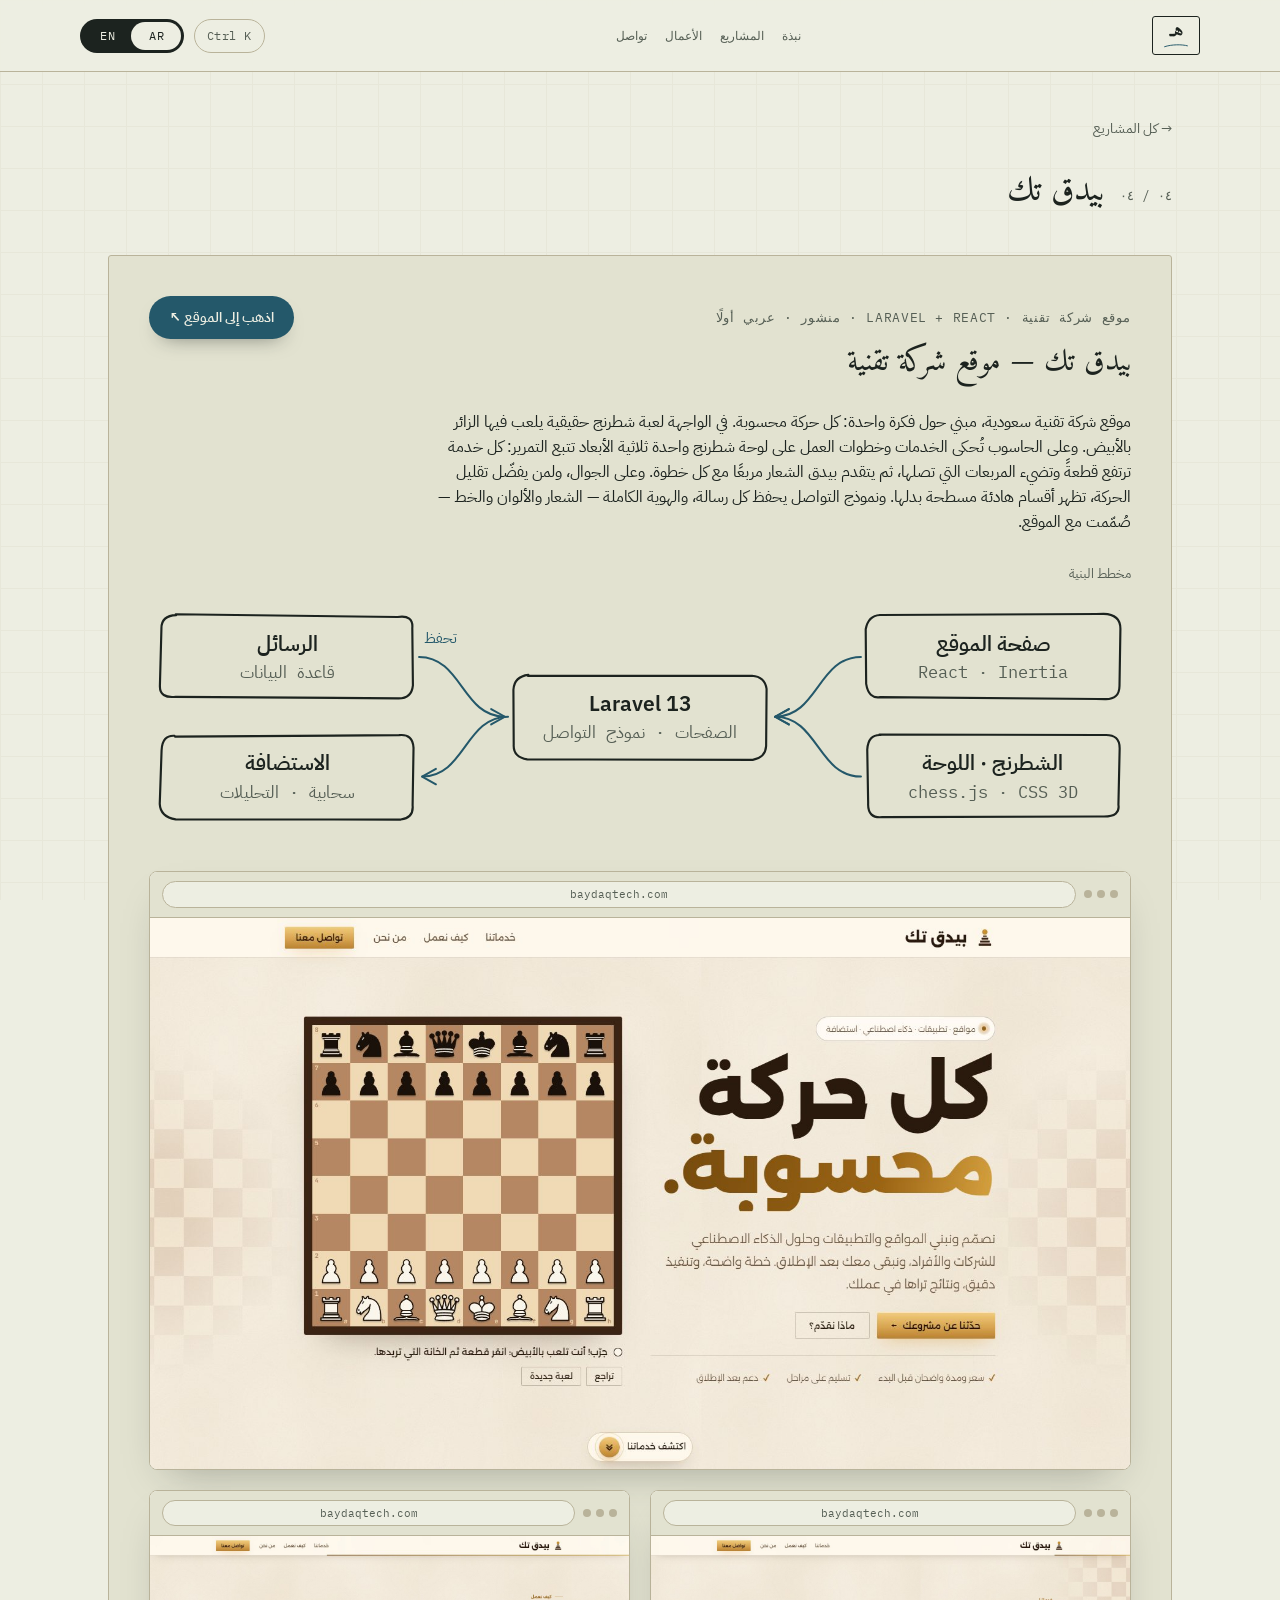
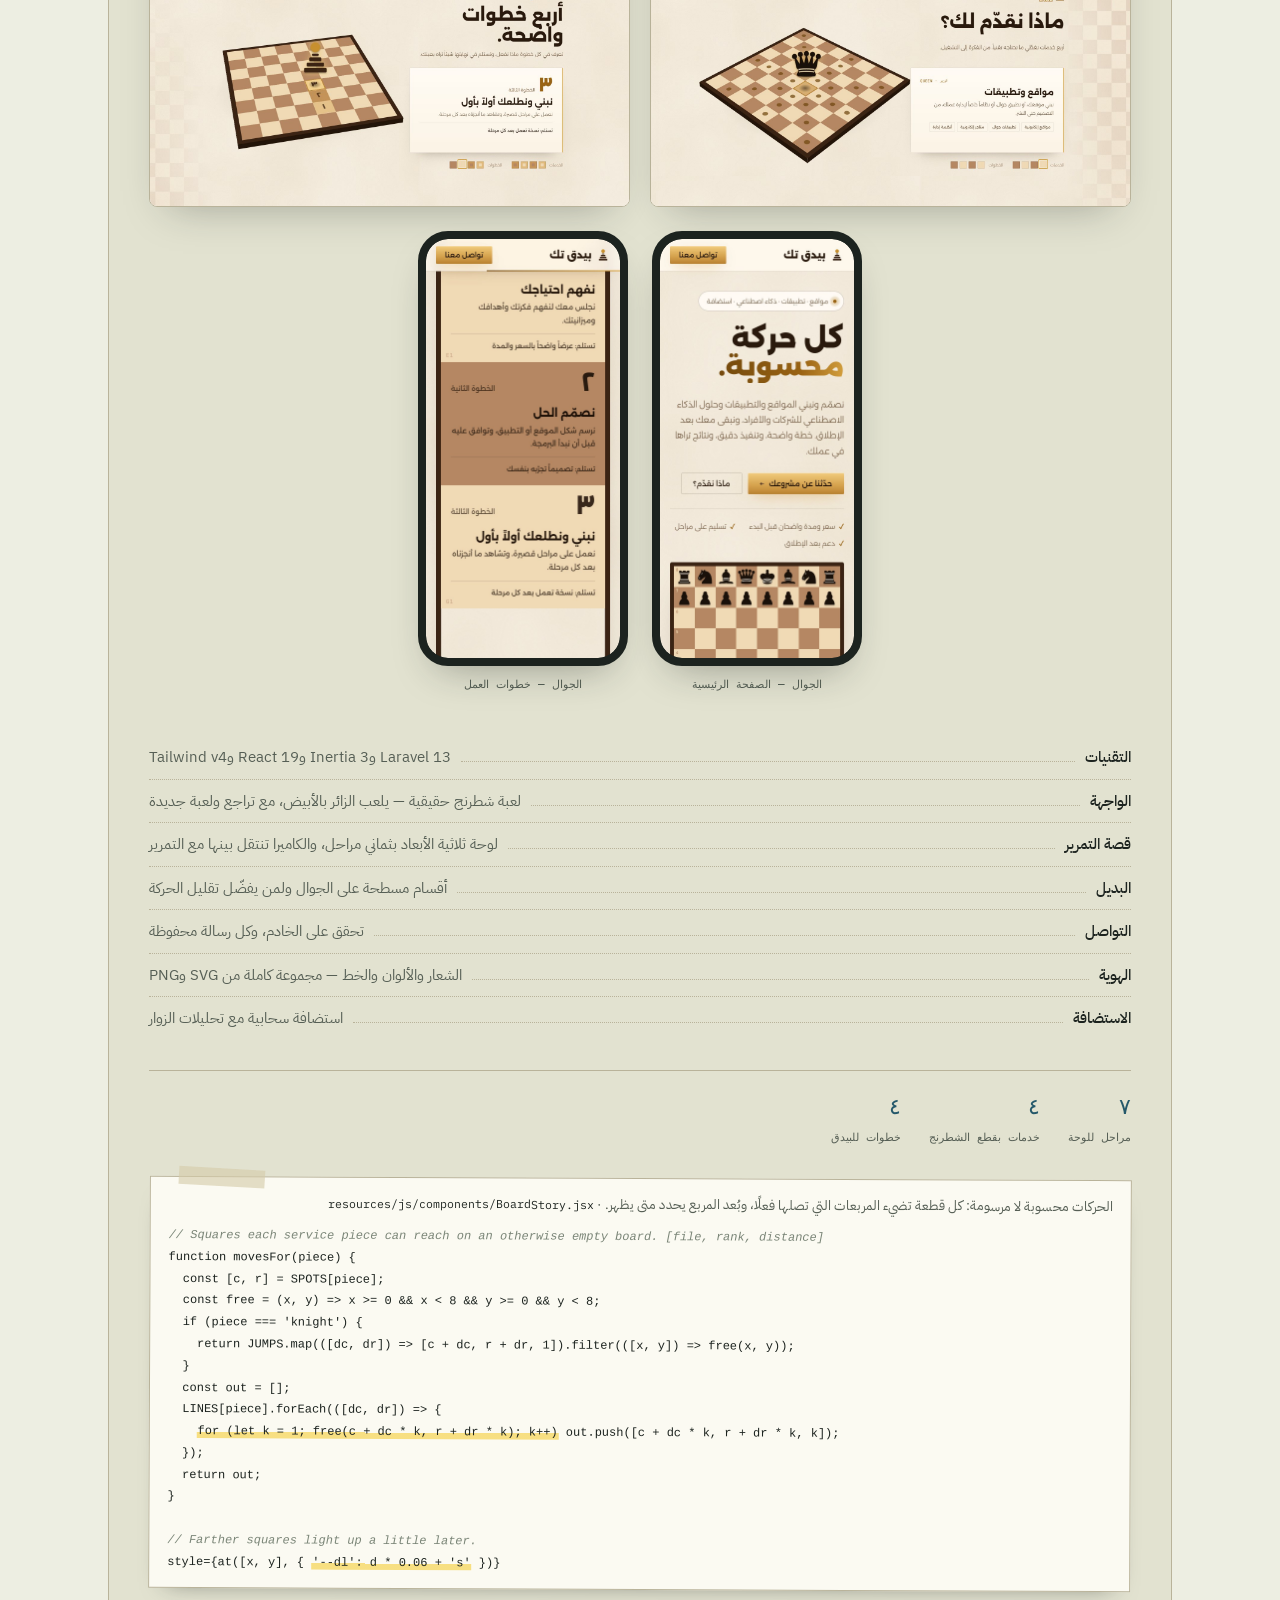
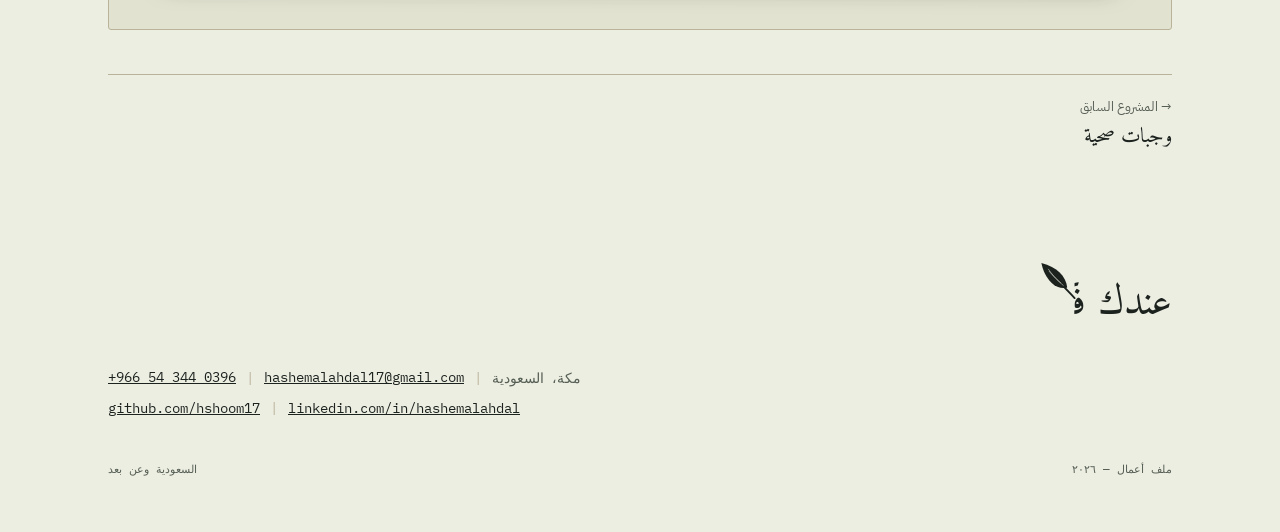
==== commit 2a96d4d9: "Present Zad as OpsMaster, with fresh screenshots and its new modules - projects/opsmaster.html repla" ====
--- a/projects/baydaq.html
+++ b/projects/baydaq.html
@@ -23,7 +23,7 @@
 <link rel="preconnect" href="https://fonts.googleapis.com">
 <link rel="preconnect" href="https://fonts.gstatic.com" crossorigin>
 <link href="https://fonts.googleapis.com/css2?family=Fraunces:ital,opsz,wght@0,9..144,400;0,9..144,500;0,9..144,600;1,9..144,500&family=Amiri:ital,wght@0,400;0,700;1,400&family=IBM+Plex+Sans:wght@400;500;600&family=IBM+Plex+Sans+Arabic:wght@400;500;600;700&family=IBM+Plex+Mono:wght@400;500&display=swap" rel="stylesheet">
-<link rel="stylesheet" href="../assets/site.css?v=2">
+<link rel="stylesheet" href="../assets/site.css?v=3">
 </head>
 <body>
 
@@ -60,7 +60,7 @@
         </div>
         <p class="feature-desc">The website of a Saudi tech company, built around one idea: every move is calculated. The hero is a real chess game the visitor plays as white. On desktop, the services and the way of working are told on a single 3D chessboard that follows the scroll — each service rises as a piece and lights up the squares it can reach, then the logo pawn walks forward one square per step. Phones, and visitors who ask for reduced motion, get calm flat sections instead. The contact form stores every message, and the full brand — logo, colours and type — was designed together with the site.</p>
 
-        <div class="arch"><p class="note-cap">Architecture sketch</p><div class="arch-scroll"><svg viewBox="0 0 640 160" role="img" aria-label="Architecture sketch: Landing page, Chess and 3D board, Laravel, Contact messages, Laravel Cloud"><path class="ln" style="--d:0" pathLength="1" d="M17.9 13.4 L162.6 14.8 Q172.4 13.3 172.2 23.4 L171.8 59.8 Q172.2 68.4 163.5 69.0 L17.6 67.4 Q8.0 66.9 8.8 59.1 L7.5 23.4 Q7.5 13.1 16.1 14.1"/><text class="t1" x="90" y="37">Landing page</text><text class="t2" x="90" y="55">React · Inertia</text><path class="ln" style="--d:1" pathLength="1" d="M17.8 92.0 L162.2 92.4 Q173.0 91.9 172.3 100.5 L172.6 137.7 Q171.3 145.5 162.9 145.4 L16.2 145.4 Q7.1 145.8 7.3 137.1 L8.3 100.7 Q9.0 92.8 16.6 91.6"/><text class="t1" x="90" y="115">Chess · 3D board</text><text class="t2" x="90" y="133">chess.js · CSS 3D</text><path class="ln" style="--d:2" pathLength="1" d="M246.6 53.1 L392.2 53.3 Q402.8 53.5 402.2 61.8 L402.8 97.4 Q401.7 106.6 392.1 106.1 L246.5 106.0 Q238.6 106.8 237.3 98.4 L238.7 62.8 Q237.4 52.0 247.2 53.5"/><text class="t1" x="320" y="76">Laravel 13</text><text class="t2" x="320" y="94">pages · contact form</text><path class="ln" style="--d:3" pathLength="1" d="M477.0 13.9 L622.8 15.1 Q631.7 13.7 632.0 24.0 L631.5 59.9 Q631.3 67.1 623.8 68.5 L476.6 68.9 Q468.3 67.3 467.1 58.4 L468.2 22.7 Q467.8 14.2 477.8 13.5"/><text class="t1" x="550" y="37">Messages</text><text class="t2" x="550" y="55">database</text><path class="ln" style="--d:4" pathLength="1" d="M476.7 91.4 L623.4 91.9 Q631.1 93.0 631.4 101.2 L632.0 136.5 Q631.7 146.9 623.5 145.2 L476.1 146.1 Q467.8 146.0 467.0 137.6 L467.7 101.2 Q467.8 92.3 476.5 91.4"/><text class="t1" x="550" y="115">Laravel Cloud</text><text class="t2" x="550" y="133">Cloudflare · analytics</text><path class="ln edge" style="--d:5" pathLength="1" d="M176 41 C204 41, 204 80, 232 80"/><path class="ln edge" style="--d:6" pathLength="1" d="M223 75 L232 80 L223 85"/><path class="ln edge" style="--d:6" pathLength="1" d="M176 119 C204 119, 204 80, 232 80"/><path class="ln edge" style="--d:7" pathLength="1" d="M223 75 L232 80 L223 85"/><path class="ln edge" style="--d:7" pathLength="1" d="M464 41 C436 41, 436 80, 408 80"/><path class="ln edge" style="--d:8" pathLength="1" d="M417 75 L408 80 L417 85"/><text class="lbl" x="461" y="32" style="text-anchor:end">saves</text><path class="ln edge" style="--d:8" pathLength="1" d="M406 80 C434 80, 434 119, 462 119"/><path class="ln edge" style="--d:9" pathLength="1" d="M453 114 L462 119 L453 124"/></svg></div><p class="arch-hint" aria-hidden="true">Swipe sideways to see the whole sketch →</p></div>
+        <div class="arch"><p class="note-cap">Architecture sketch</p><div class="arch-scroll"><svg viewBox="0 0 640 160" role="img" aria-label="Architecture sketch: Landing page, Chess and 3D board, Laravel, Contact messages, Hosting"><path class="ln" style="--d:0" pathLength="1" d="M17.9 13.4 L162.6 14.8 Q172.4 13.3 172.2 23.4 L171.8 59.8 Q172.2 68.4 163.5 69.0 L17.6 67.4 Q8.0 66.9 8.8 59.1 L7.5 23.4 Q7.5 13.1 16.1 14.1"/><text class="t1" x="90" y="37">Landing page</text><text class="t2" x="90" y="55">React · Inertia</text><path class="ln" style="--d:1" pathLength="1" d="M17.8 92.0 L162.2 92.4 Q173.0 91.9 172.3 100.5 L172.6 137.7 Q171.3 145.5 162.9 145.4 L16.2 145.4 Q7.1 145.8 7.3 137.1 L8.3 100.7 Q9.0 92.8 16.6 91.6"/><text class="t1" x="90" y="115">Chess · 3D board</text><text class="t2" x="90" y="133">chess.js · CSS 3D</text><path class="ln" style="--d:2" pathLength="1" d="M246.6 53.1 L392.2 53.3 Q402.8 53.5 402.2 61.8 L402.8 97.4 Q401.7 106.6 392.1 106.1 L246.5 106.0 Q238.6 106.8 237.3 98.4 L238.7 62.8 Q237.4 52.0 247.2 53.5"/><text class="t1" x="320" y="76">Laravel 13</text><text class="t2" x="320" y="94">pages · contact form</text><path class="ln" style="--d:3" pathLength="1" d="M477.0 13.9 L622.8 15.1 Q631.7 13.7 632.0 24.0 L631.5 59.9 Q631.3 67.1 623.8 68.5 L476.6 68.9 Q468.3 67.3 467.1 58.4 L468.2 22.7 Q467.8 14.2 477.8 13.5"/><text class="t1" x="550" y="37">Messages</text><text class="t2" x="550" y="55">database</text><path class="ln" style="--d:4" pathLength="1" d="M476.7 91.4 L623.4 91.9 Q631.1 93.0 631.4 101.2 L632.0 136.5 Q631.7 146.9 623.5 145.2 L476.1 146.1 Q467.8 146.0 467.0 137.6 L467.7 101.2 Q467.8 92.3 476.5 91.4"/><text class="t1" x="550" y="115">Hosting</text><text class="t2" x="550" y="133">cloud · analytics</text><path class="ln edge" style="--d:5" pathLength="1" d="M176 41 C204 41, 204 80, 232 80"/><path class="ln edge" style="--d:6" pathLength="1" d="M223 75 L232 80 L223 85"/><path class="ln edge" style="--d:6" pathLength="1" d="M176 119 C204 119, 204 80, 232 80"/><path class="ln edge" style="--d:7" pathLength="1" d="M223 75 L232 80 L223 85"/><path class="ln edge" style="--d:7" pathLength="1" d="M464 41 C436 41, 436 80, 408 80"/><path class="ln edge" style="--d:8" pathLength="1" d="M417 75 L408 80 L417 85"/><text class="lbl" x="461" y="32" style="text-anchor:end">saves</text><path class="ln edge" style="--d:8" pathLength="1" d="M406 80 C434 80, 434 119, 462 119"/><path class="ln edge" style="--d:9" pathLength="1" d="M453 114 L462 119 L453 124"/></svg></div><p class="arch-hint" aria-hidden="true">Swipe sideways to see the whole sketch →</p></div>
 
         <div class="showcase-main">
           <div class="browser-frame">
@@ -99,7 +99,7 @@
           <div class="receipt-row"><span class="k">Fallback</span><span class="d"></span><span class="v">Flat sections on phones and for reduced motion</span></div>
           <div class="receipt-row"><span class="k">Contact</span><span class="d"></span><span class="v">Validated on the server, every message stored</span></div>
           <div class="receipt-row"><span class="k">Brand</span><span class="d"></span><span class="v">Logo, colours and type — a full SVG and PNG kit</span></div>
-          <div class="receipt-row"><span class="k">Hosting</span><span class="d"></span><span class="v">Laravel Cloud, Cloudflare DNS and Web Analytics</span></div>
+          <div class="receipt-row"><span class="k">Hosting</span><span class="d"></span><span class="v">Cloud hosting with web analytics</span></div>
         </div>
         <div class="stat-row">
           <div class="stat"><span class="n" data-count="8">8</span><span class="l">board stages</span></div>
@@ -140,7 +140,7 @@
         </div>
         <p class="feature-desc">موقع شركة تقنية سعودية، مبني حول فكرة واحدة: كل حركة محسوبة. في الواجهة لعبة شطرنج حقيقية يلعب فيها الزائر بالأبيض. وعلى الحاسوب تُحكى الخدمات وخطوات العمل على لوحة شطرنج واحدة ثلاثية الأبعاد تتبع التمرير: كل خدمة ترتفع قطعةً وتضيء المربعات التي تصلها، ثم يتقدم بيدق الشعار مربعًا مع كل خطوة. وعلى الجوال، ولمن يفضّل تقليل الحركة، تظهر أقسام هادئة مسطحة بدلها. ونموذج التواصل يحفظ كل رسالة، والهوية الكاملة — الشعار والألوان والخط — صُمّمت مع الموقع.</p>
 
-        <div class="arch"><p class="note-cap">مخطط البنية</p><div class="arch-scroll"><svg viewBox="0 0 640 160" role="img" aria-label="مخطط البنية: صفحة الموقع، الشطرنج واللوحة، Laravel، الرسائل، Laravel Cloud" direction="rtl"><path class="ln" style="--d:0" pathLength="1" d="M476.1 13.7 L622.2 13.0 Q633.1 13.3 633.1 22.7 L632.5 59.9 Q632.4 68.8 623.1 68.5 L476.5 67.2 Q469.0 68.5 467.4 58.6 L467.1 23.0 Q468.7 14.1 476.4 13.7"/><text class="t1" x="550" y="37">صفحة الموقع</text><text class="t2" x="550" y="55">React · Inertia</text><path class="ln" style="--d:1" pathLength="1" d="M476.0 91.6 L622.6 91.9 Q632.9 91.3 632.6 101.1 L631.8 137.4 Q633.0 145.0 622.4 145.0 L477.9 145.4 Q468.2 146.4 468.7 136.3 L468.1 101.4 Q468.7 91.4 477.0 91.9"/><text class="t1" x="550" y="115">الشطرنج · اللوحة</text><text class="t2" x="550" y="133">chess.js · CSS 3D</text><path class="ln" style="--d:2" pathLength="1" d="M247.0 53.4 L393.0 53.3 Q401.4 53.9 402.5 61.9 L402.2 99.1 Q401.8 106.6 393.5 108.1 L246.5 107.8 Q237.2 106.3 237.7 98.1 L237.5 62.4 Q238.1 53.6 247.7 52.7"/><text class="t1" x="320" y="76">Laravel 13</text><text class="t2" x="320" y="94">الصفحات · نموذج التواصل</text><path class="ln" style="--d:3" pathLength="1" d="M17.4 13.2 L162.0 15.0 Q172.4 13.4 171.6 22.2 L172.0 59.5 Q171.1 68.2 162.3 68.0 L17.4 67.0 Q7.0 68.1 7.1 60.1 L8.1 22.5 Q8.0 14.1 17.7 13.8"/><text class="t1" x="90" y="37">الرسائل</text><text class="t2" x="90" y="55">قاعدة البيانات</text><path class="ln" style="--d:4" pathLength="1" d="M17.0 93.0 L162.9 92.0 Q172.0 91.0 172.4 100.3 L171.8 137.7 Q172.6 145.8 164.1 147.0 L17.4 146.9 Q7.4 145.2 7.0 136.8 L8.2 101.9 Q8.6 91.9 16.6 92.4"/><text class="t1" x="90" y="115">Laravel Cloud</text><text class="t2" x="90" y="133">Cloudflare · التحليلات</text><path class="ln edge" style="--d:5" pathLength="1" d="M464 41 C436 41, 436 80, 408 80"/><path class="ln edge" style="--d:6" pathLength="1" d="M417 75 L408 80 L417 85"/><path class="ln edge" style="--d:6" pathLength="1" d="M464 119 C436 119, 436 80, 408 80"/><path class="ln edge" style="--d:7" pathLength="1" d="M417 75 L408 80 L417 85"/><path class="ln edge" style="--d:7" pathLength="1" d="M176 41 C204 41, 204 80, 232 80"/><path class="ln edge" style="--d:8" pathLength="1" d="M223 75 L232 80 L223 85"/><text class="lbl" x="179" y="32" style="text-anchor:end">تحفظ</text><path class="ln edge" style="--d:8" pathLength="1" d="M234 80 C206 80, 206 119, 178 119"/><path class="ln edge" style="--d:9" pathLength="1" d="M187 114 L178 119 L187 124"/></svg></div><p class="arch-hint" aria-hidden="true">← اسحب أفقياً لرؤية المخطط كاملاً</p></div>
+        <div class="arch"><p class="note-cap">مخطط البنية</p><div class="arch-scroll"><svg viewBox="0 0 640 160" role="img" aria-label="مخطط البنية: صفحة الموقع، الشطرنج واللوحة، Laravel، الرسائل، الاستضافة" direction="rtl"><path class="ln" style="--d:0" pathLength="1" d="M476.1 13.7 L622.2 13.0 Q633.1 13.3 633.1 22.7 L632.5 59.9 Q632.4 68.8 623.1 68.5 L476.5 67.2 Q469.0 68.5 467.4 58.6 L467.1 23.0 Q468.7 14.1 476.4 13.7"/><text class="t1" x="550" y="37">صفحة الموقع</text><text class="t2" x="550" y="55">React · Inertia</text><path class="ln" style="--d:1" pathLength="1" d="M476.0 91.6 L622.6 91.9 Q632.9 91.3 632.6 101.1 L631.8 137.4 Q633.0 145.0 622.4 145.0 L477.9 145.4 Q468.2 146.4 468.7 136.3 L468.1 101.4 Q468.7 91.4 477.0 91.9"/><text class="t1" x="550" y="115">الشطرنج · اللوحة</text><text class="t2" x="550" y="133">chess.js · CSS 3D</text><path class="ln" style="--d:2" pathLength="1" d="M247.0 53.4 L393.0 53.3 Q401.4 53.9 402.5 61.9 L402.2 99.1 Q401.8 106.6 393.5 108.1 L246.5 107.8 Q237.2 106.3 237.7 98.1 L237.5 62.4 Q238.1 53.6 247.7 52.7"/><text class="t1" x="320" y="76">Laravel 13</text><text class="t2" x="320" y="94">الصفحات · نموذج التواصل</text><path class="ln" style="--d:3" pathLength="1" d="M17.4 13.2 L162.0 15.0 Q172.4 13.4 171.6 22.2 L172.0 59.5 Q171.1 68.2 162.3 68.0 L17.4 67.0 Q7.0 68.1 7.1 60.1 L8.1 22.5 Q8.0 14.1 17.7 13.8"/><text class="t1" x="90" y="37">الرسائل</text><text class="t2" x="90" y="55">قاعدة البيانات</text><path class="ln" style="--d:4" pathLength="1" d="M17.0 93.0 L162.9 92.0 Q172.0 91.0 172.4 100.3 L171.8 137.7 Q172.6 145.8 164.1 147.0 L17.4 146.9 Q7.4 145.2 7.0 136.8 L8.2 101.9 Q8.6 91.9 16.6 92.4"/><text class="t1" x="90" y="115">الاستضافة</text><text class="t2" x="90" y="133">سحابية · التحليلات</text><path class="ln edge" style="--d:5" pathLength="1" d="M464 41 C436 41, 436 80, 408 80"/><path class="ln edge" style="--d:6" pathLength="1" d="M417 75 L408 80 L417 85"/><path class="ln edge" style="--d:6" pathLength="1" d="M464 119 C436 119, 436 80, 408 80"/><path class="ln edge" style="--d:7" pathLength="1" d="M417 75 L408 80 L417 85"/><path class="ln edge" style="--d:7" pathLength="1" d="M176 41 C204 41, 204 80, 232 80"/><path class="ln edge" style="--d:8" pathLength="1" d="M223 75 L232 80 L223 85"/><text class="lbl" x="179" y="32" style="text-anchor:end">تحفظ</text><path class="ln edge" style="--d:8" pathLength="1" d="M234 80 C206 80, 206 119, 178 119"/><path class="ln edge" style="--d:9" pathLength="1" d="M187 114 L178 119 L187 124"/></svg></div><p class="arch-hint" aria-hidden="true">← اسحب أفقياً لرؤية المخطط كاملاً</p></div>
 
         <div class="showcase-main">
           <div class="browser-frame">
@@ -179,7 +179,7 @@
           <div class="receipt-row"><span class="k">البديل</span><span class="d"></span><span class="v">أقسام مسطحة على الجوال ولمن يفضّل تقليل الحركة</span></div>
           <div class="receipt-row"><span class="k">التواصل</span><span class="d"></span><span class="v">تحقق على الخادم، وكل رسالة محفوظة</span></div>
           <div class="receipt-row"><span class="k">الهوية</span><span class="d"></span><span class="v">الشعار والألوان والخط — مجموعة كاملة من SVG وPNG</span></div>
-          <div class="receipt-row"><span class="k">الاستضافة</span><span class="d"></span><span class="v">Laravel Cloud، وCloudflare للنطاق والتحليلات</span></div>
+          <div class="receipt-row"><span class="k">الاستضافة</span><span class="d"></span><span class="v">استضافة سحابية مع تحليلات الزوار</span></div>
         </div>
         <div class="stat-row">
           <div class="stat"><span class="n" data-count="8" data-numerals="arab">٨</span><span class="l">مراحل للوحة</span></div>
@@ -248,6 +248,6 @@
   </div>
 </footer>
 
-<script src="../assets/site.js?v=2"></script>
+<script src="../assets/site.js?v=3"></script>
 </body>
 </html>
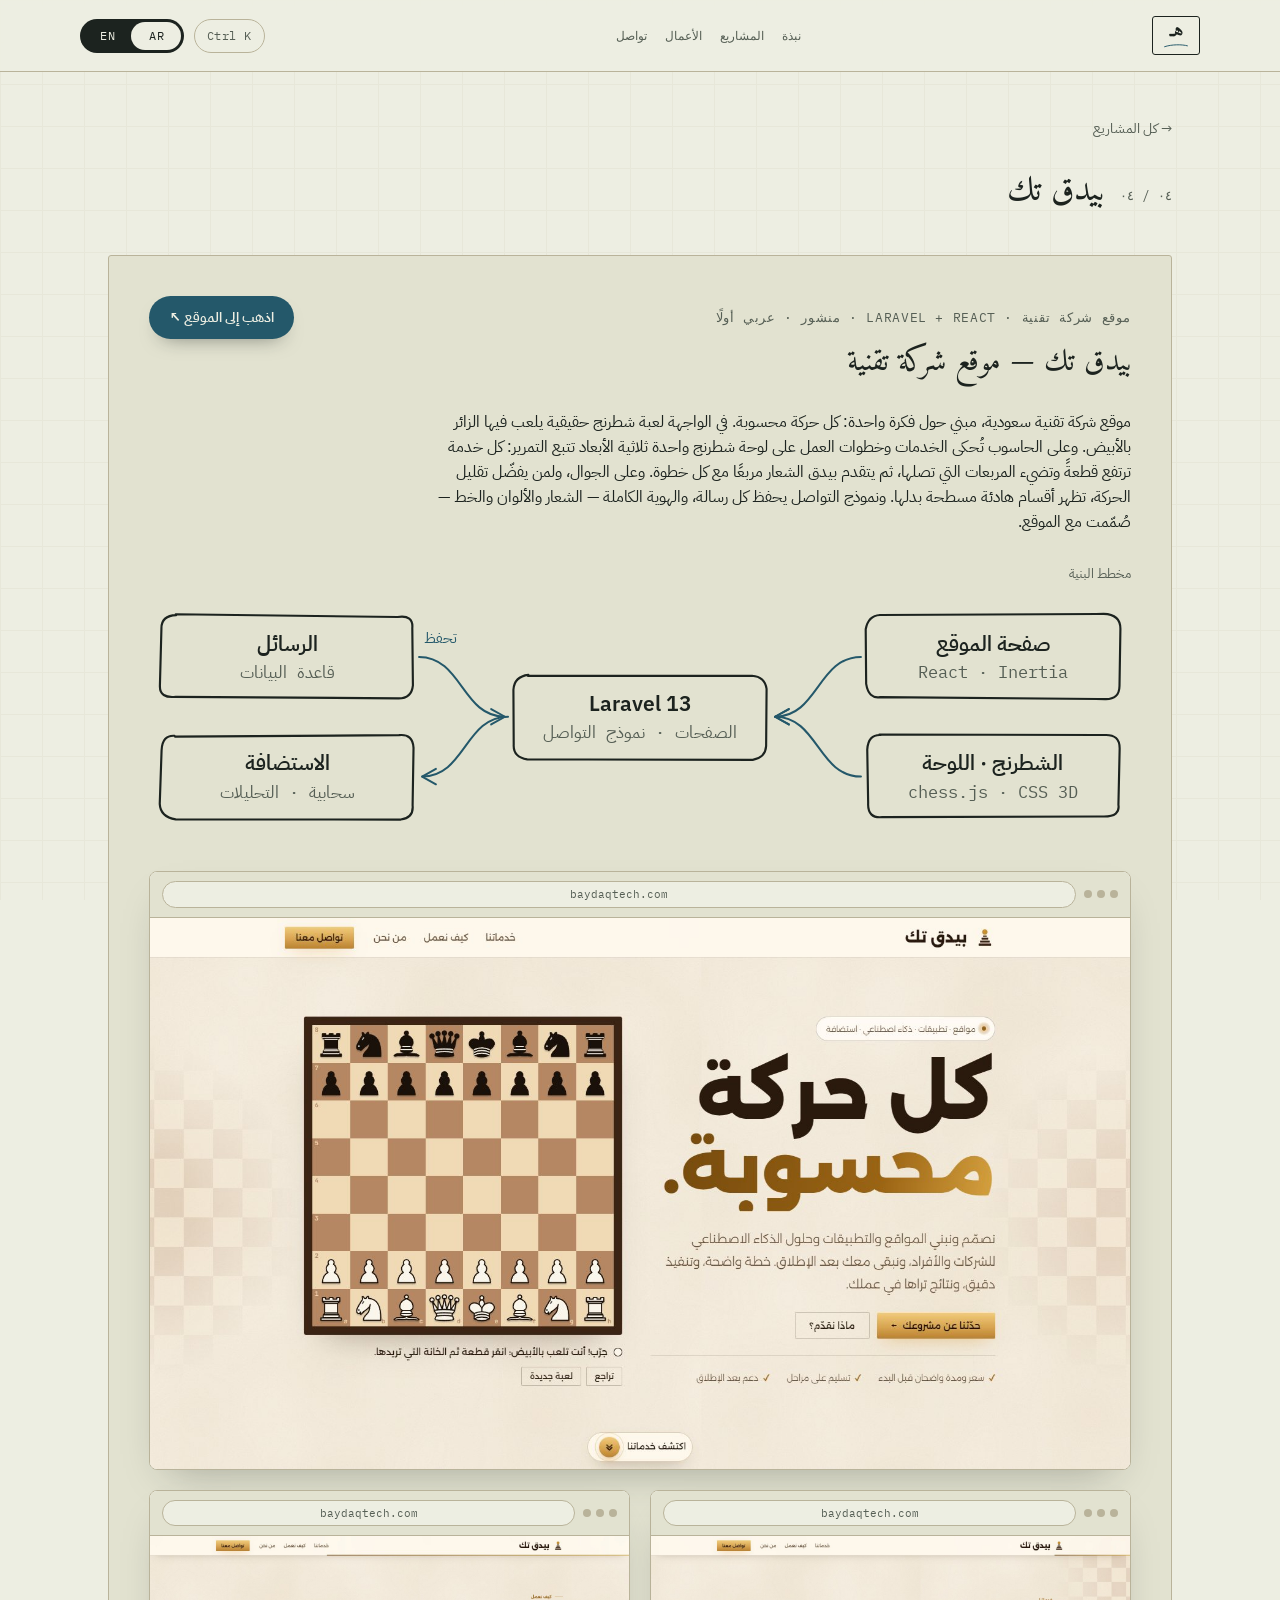
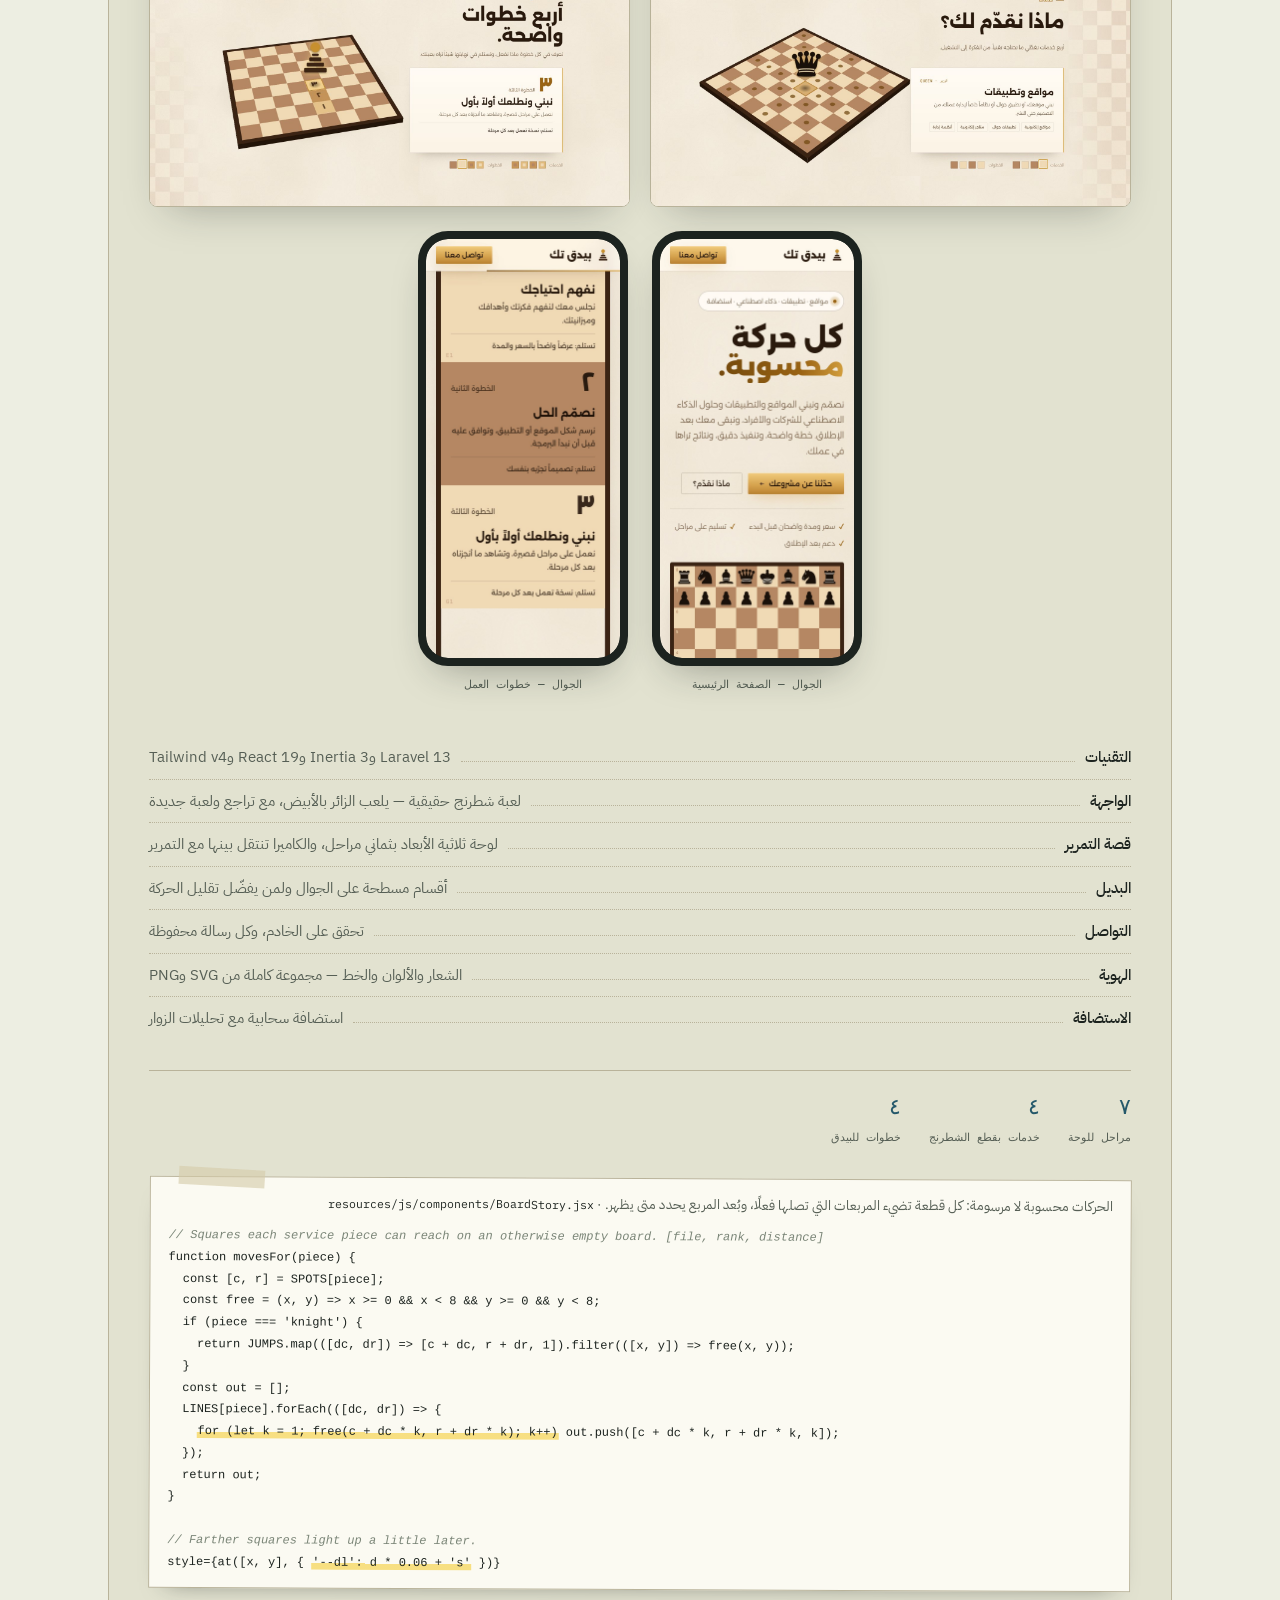
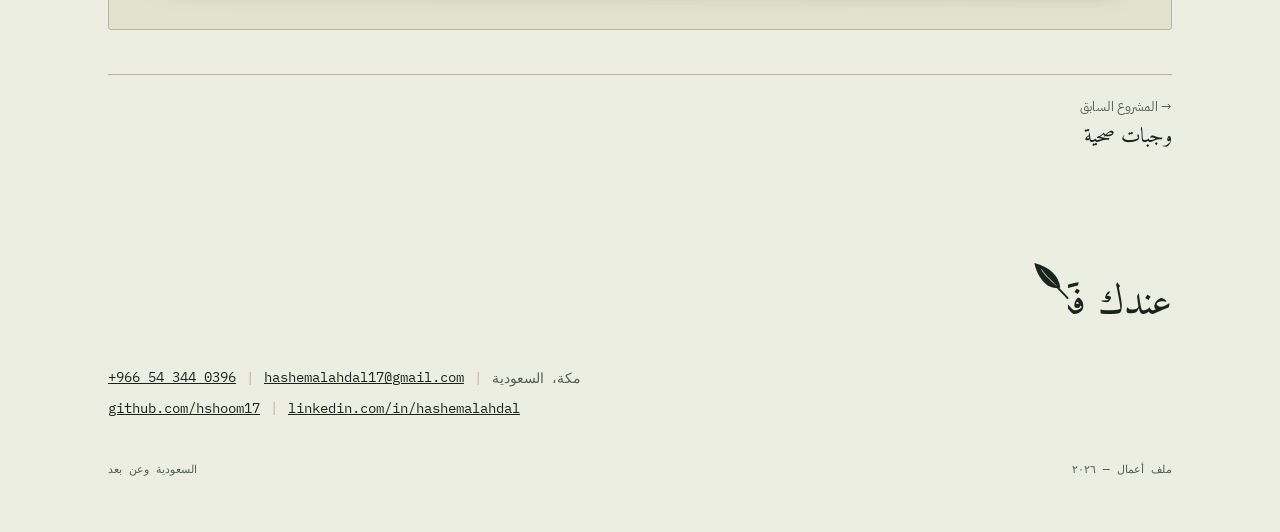
==== commit 7a1fb83f: "Bring OpsMaster up to date and put React Native up front - New modules (HR and payroll, the React Na" ====
--- a/projects/baydaq.html
+++ b/projects/baydaq.html
@@ -23,7 +23,7 @@
 <link rel="preconnect" href="https://fonts.googleapis.com">
 <link rel="preconnect" href="https://fonts.gstatic.com" crossorigin>
 <link href="https://fonts.googleapis.com/css2?family=Fraunces:ital,opsz,wght@0,9..144,400;0,9..144,500;0,9..144,600;1,9..144,500&family=Amiri:ital,wght@0,400;0,700;1,400&family=IBM+Plex+Sans:wght@400;500;600&family=IBM+Plex+Sans+Arabic:wght@400;500;600;700&family=IBM+Plex+Mono:wght@400;500&display=swap" rel="stylesheet">
-<link rel="stylesheet" href="../assets/site.css?v=3">
+<link rel="stylesheet" href="../assets/site.css?v=6">
 </head>
 <body>
 
@@ -248,6 +248,6 @@
   </div>
 </footer>
 
-<script src="../assets/site.js?v=3"></script>
+<script src="../assets/site.js?v=6"></script>
 </body>
 </html>
